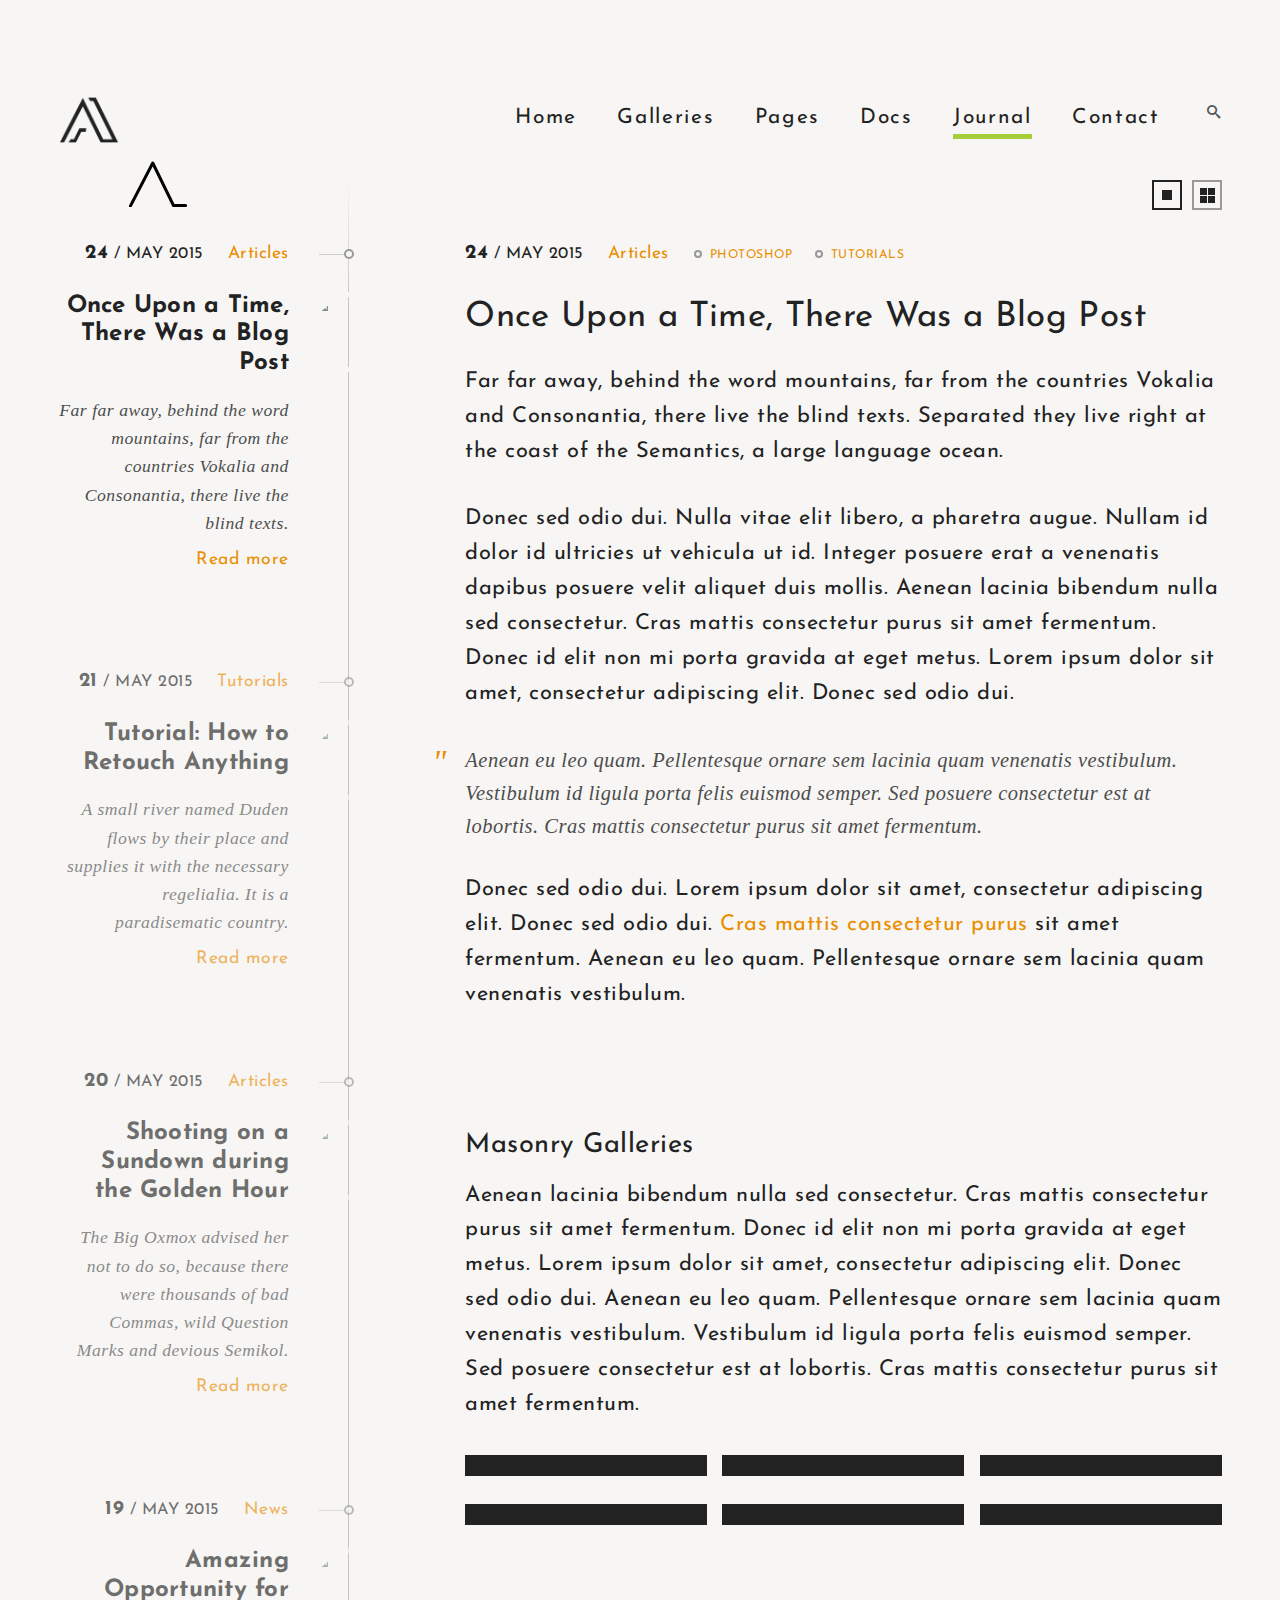
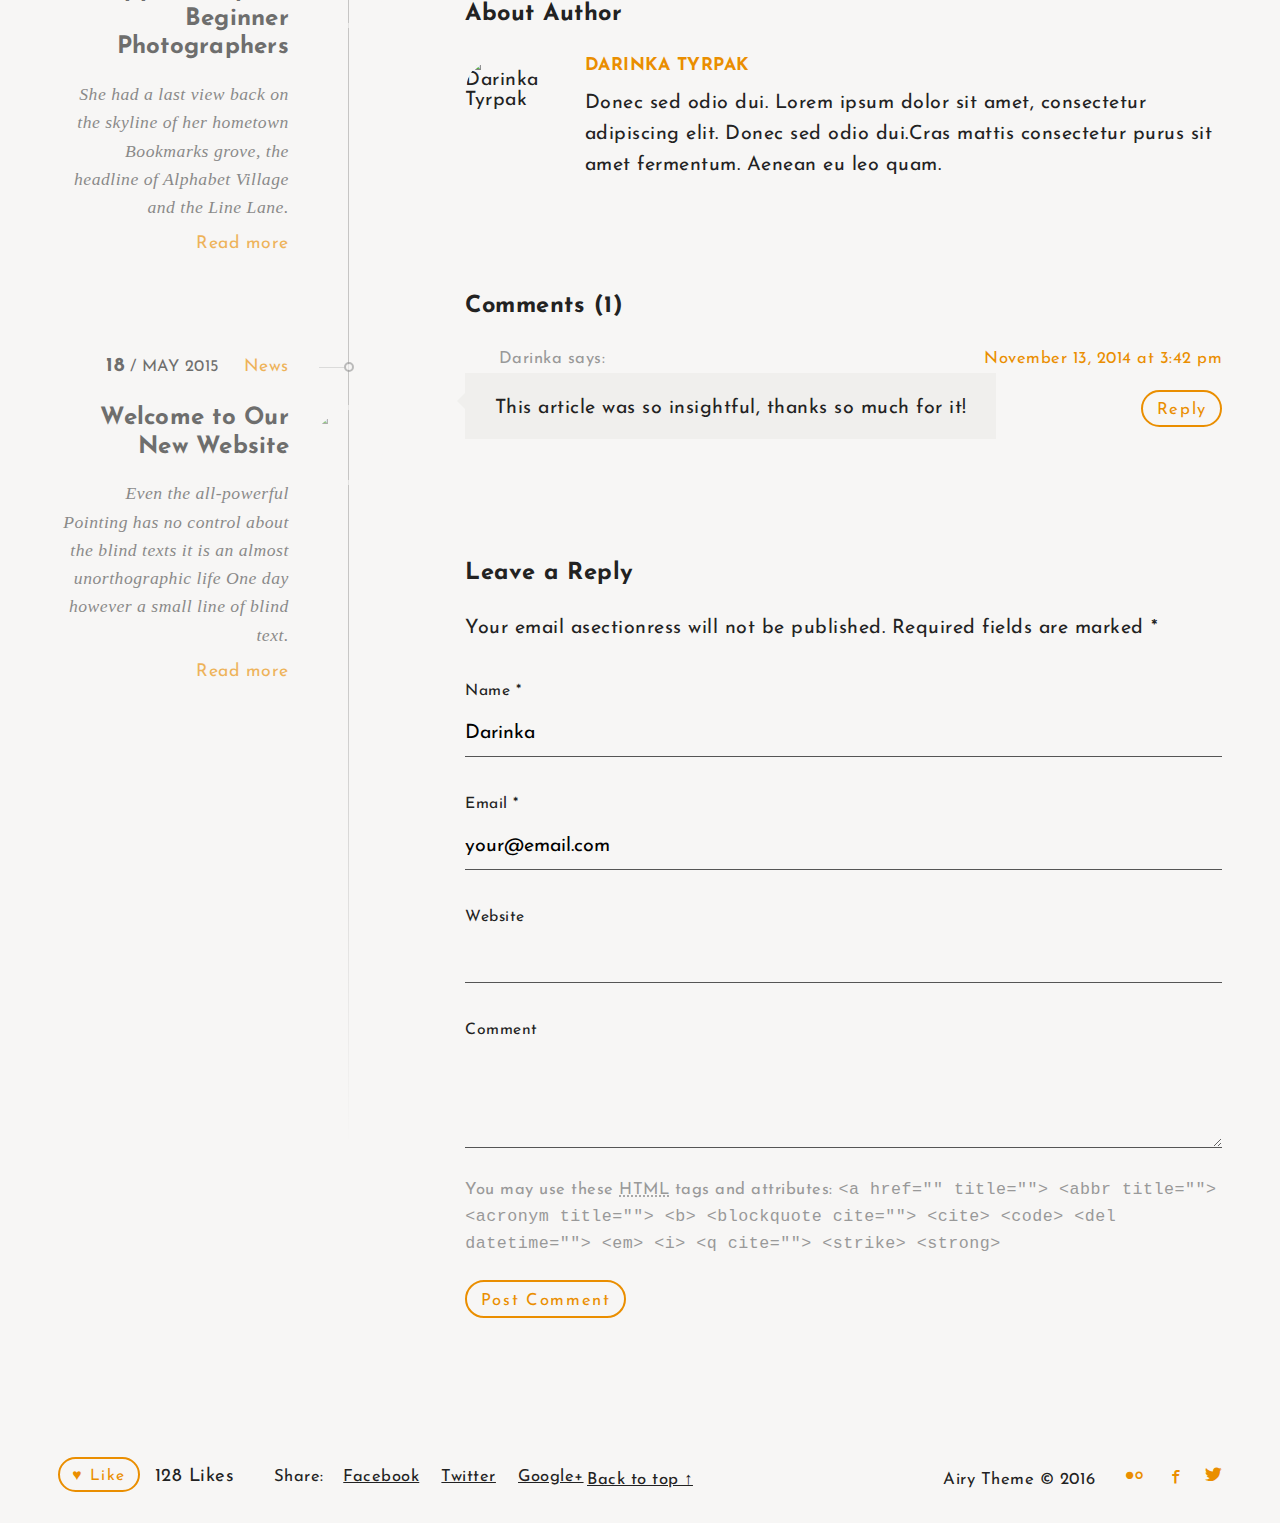
==== blog.html @ 618a254d "index" ====
<!DOCTYPE html>
<html lang="en">
<head>
	<meta charset="utf-8">
	
	<link rel="Shortcut Icon" type="image/ico" href="imgs/favicon.ico" />
	<meta name="viewport" content="width=device-width, initial-scale=1" />
  
	<title>Airy Photography Theme</title>
  
	<!-- CSS _____________________________________________-->
	<link href='http://fonts.googleapis.com/css?family=Josefin+Sans:400,600&subset=latin,latin-ext' rel='stylesheet' type='text/css'>

	<link rel="stylesheet" href="css/icomoon.css" media="screen" />
	<link rel="stylesheet" href="css/magnificpopup.css" media="screen" />
	<link rel="stylesheet" href="css/columns.min.css" media="screen" />
	<link rel="stylesheet" href="style.css" media="screen" />  

	<!-- Fixing Internet Explorer ______________________________________-->
	<!--[if lt IE 9]>
		<script src="http://html5shiv.googlecode.com/svn/trunk/html5.js"></script>
		<link rel="stylesheet" href="css/ie.css" />
	<![endif]-->

</head>
<body class="blog post">

	<!-- Loader _______________________________-->
	<div class="loadreveal"></div>
	<div id="loadscreen"><div id="loader"><span></span></div></div>

	<!-- HEADER _____________________________________________-->
	<header role="banner" id="header">
			
		<div class="wrapper">

			<!-- Logo __-->
			<h1 id="logo">
				<a href="index.html" rel="home" id="logo-svg-animated"> 
					<img src="imgs/logo.png" alt="logo" />
				</a>
			</h1>
		
			<!-- Main menu __-->
			<nav id="mainmenu" role="navigation">
			
				<div id="menu-burger"><i class="icon-menu"></i></div>
				<div id="searchicon">
					<i class="icon-search"></i>
					<form action="/" method="get" id="searchbar">
						<fieldset>
							<input type="text" name="s" id="searchbar-input" value="" />
							<button type="submit" id="searchbar-submit"></button>
						</fieldset>
					</form>				
				</div>
				<div id="menu">
					<ul>
						<li class=""><a href="index.html">Home</a>
							<ul class="sub-menu">
								<li><a href="index.html">Fullscreen Image</a></li>
								<li><a href="gallery-fullscreen.html">Fullscreen Gallery</a></li>
								<li><a href="gallery-fullscreen-kenburns.html">Fullscreen KenBurns</a></li>
								<li><a href="gallery-fullscreen-video.html">Fullscreen Video</a></li>
							</ul>
						</li>
						<li class="menu-item-has-children"><a href="#">Galleries</a>
							<ul class="sub-menu">
								<li><a href="gallery-masonry.html">Masonry Grid Gallery</a></li>
								<li><a href="gallery-horizontal.html">Horizontal Gallery</a></li>
								<li><a href="gallery-vertical.html">Vertical Gallery</a></li>
								<li><a href="gallery-fullscreen.html">Fullscreen Gallery</a></li>
								<li><a href="before-after.html">Before &amp; After</a></li>
								<li><a href="photo-story.html">Photo Story</a></li>
								<li><a href="password-protected.html">Password Protected</a></li>
								<li><a href="gallery-archive.html">Gallery Albums</a></li>
							</ul>
						</li>
						<li class="menu-item-has-children"><a href="#">Pages</a>
							<ul class="sub-menu">
								<li><a href="about.html">About</a></li>
								<li><a href="pricing.html">Pricing</a></li>
								<li><a href="elements.html">Typography & Elements</a></li>
								<li><a href="404.html">404 Page</a></li>
							</ul>
						</li>
						<li><a href="docs.html">Docs</a></li>
						<li class="current_page_parent menu-item-has-children"><a href="blog.html">Journal</a>
						</li>
						<li><a href="contact.html">Contact</a></li>
					</ul>
				</div>
			</nav>
		</div> <!-- END .wrapper -->
		
	</header>

	
	
	<!-- MAIN CONTENT SECTION  _____________________________________________-->
	<section id="content" role="main">

		<!--<div class="featured-image-header">
			<div id="">
				<img src="imgs/photography/fullscreen01.jpg"alt="" />
			</div>
		</div>-->

		<div class="wrapper">
	
			<!-- Grid buttons ___-->
			<nav id="grid-changer">
				<ul>
					<li class="col-3"><a href="javascript:void(0)" class="active">
						<svg xmlns="http://www.w3.org/2000/svg" width="30" height="30" viewBox="0 0 30 30">
							<rect width="10" height="10" x="8"   y="8" />
						</svg>
					</a></li>
					<li class="col-5"><a href="javascript:void(0)">
						<svg xmlns="http://www.w3.org/2000/svg" width="30" height="30" viewBox="0 0 30 30">
							<rect width="7" height="7" x="6"   y="6" />
							<rect width="7" height="7" x="14" y="6" />
							<rect width="7" height="7" x="6" y="14" />
							<rect width="7" height="7" x="14" y="14" />
						</svg>
					</a></li>
				</ul>
			</nav>

			<div id="blog-timeline">
				<!-- All Blog Posts ___-->
				<article class="active">
					<div class="featured-image">
						<a href="#"><img src="imgs/photography/landscape03-600x400.jpg" alt="" /></a>
					</div>
					<div class="entry-meta">
						<div class="entry-date">
							<strong>24</strong> / May 2015</time>
						</div>
						<div class="entry-category">
							<a href="#" rel="category tag">Articles</a>	
						</div>
					</div>
					<h2>Once Upon a Time, There Was a Blog Post</h2>
					<div class="entry-summary">
						<p>Far far away, behind the word mountains, far from the countries Vokalia and Consonantia, there live the blind texts.</p>
						<p><a href="#">Read more</a></p>
					</div>
				</article>

				<article>
					<div class="featured-image">
						<a href="#"><img src="imgs/photography/landscape02-600x400.jpg" alt="" /></a>
					</div>
					<div class="entry-meta">
						<div class="entry-date">
							<strong>21</strong> / May 2015</time>
						</div>
						<div class="entry-category">
							<a href="#" rel="category tag">Tutorials</a>	
						</div>
					</div>
					<h2>Tutorial: How to Retouch Anything</h2>
					<div class="entry-summary">
						<p>A small river named Duden flows by their place and supplies it with the necessary regelialia. It is a paradisematic country.</p>
						<p><a href="#">Read more</a></p>
					</div>
				</article>

				<article>
					<div class="featured-image">
						<a href="#"><img src="imgs/photography/landscape04-600x400.jpg" alt="" /></a>
					</div>
					<div class="entry-meta">
						<div class="entry-date">
							<strong>20</strong> / May 2015</time>
						</div>
						<div class="entry-category">
							<a href="#" rel="category tag">Articles</a>	
						</div>
					</div>
					<h2>Shooting on a Sundown during the Golden Hour</h2>
					<div class="entry-summary">
						<p>The Big Oxmox advised her not to do so, because there were thousands of bad Commas, wild Question Marks and devious Semikol.</p>
						<p><a href="#">Read more</a></p>
					</div>
				</article>

				<article>
					<div class="featured-image">
						<a href="#"><img src="imgs/photography/landscape09-600x400.jpg" alt="" /></a>
					</div>
					<div class="entry-meta">
						<div class="entry-date">
							<strong>19</strong> / May 2015</time>
						</div>
						<div class="entry-category">
							<a href="#" rel="category tag">News</a>	
						</div>
					</div>
					<h2>Amazing Opportunity for Beginner Photographers</h2>
					<div class="entry-summary">
						<p>She had a last view back on the skyline of her hometown Bookmarks grove, the headline of Alphabet Village and the Line Lane.</p>
						<p><a href="#">Read more</a></p>
					</div>
				</article>

				<article>
					<div class="featured-image">
						<a href="#"><img src="imgs/photography/landscape07-600x400.jpg" alt="" /></a>
					</div>
					<div class="entry-meta">
						<div class="entry-date">
							<strong>18</strong> / May 2015</time>
						</div>
						<div class="entry-category">
							<a href="#" rel="category tag">News</a>	
						</div>
					</div>
					<h2>Welcome to Our New Website</h2>
					<div class="entry-summary">
						<p>Even the all-powerful Pointing has no control about the blind texts it is an almost unorthographic life One day however a small line of blind text.</p>
						<p><a href="#">Read more</a></p>
					</div>
				</article>
			</div><!-- END #blog-timeline -->

			
			<!-- Shown Blog Post ___-->
			<div id="blog-post">
				<article class="entry post">
					<!-- Post meta ___-->
					<div class="entry-meta">
						<div class="entry-date">
							<strong>24</strong> / May 2015</time>
						</div>
						<div class="entry-category">
							<a href="#" rel="category tag">Articles</a>	
						</div>
						<div class="entry-tags">
					 		<a href="#" rel="tag">Photoshop</a> <a href="#" rel="tag">Tutorials</a> 			
						</div>
					</div>
				
					<div class="entry-content">
						<!-- Heading ___-->
						<h2>Once Upon a Time, There Was a Blog Post</h2>

						<!-- WYSIWYG content of post ___-->
						<p>Far far away, behind the word mountains, far from the countries Vokalia and Consonantia, there live the blind texts. Separated they live right at the coast of the Semantics, a large language ocean.</p>
						<p>Donec sed odio dui. Nulla vitae elit libero, a pharetra augue. Nullam id dolor id ultricies ut vehicula ut id. Integer posuere erat a venenatis dapibus posuere velit aliquet duis mollis. Aenean lacinia bibendum nulla sed consectetur. Cras mattis consectetur purus sit amet fermentum. Donec id elit non mi porta gravida at eget metus. Lorem ipsum dolor sit amet, consectetur adipiscing elit. Donec sed odio dui.</p>
						<blockquote><p class="serif"><em>Aenean eu leo quam. Pellentesque ornare sem lacinia quam venenatis vestibulum. Vestibulum id ligula porta felis euismod semper. Sed posuere consectetur est at lobortis. Cras mattis consectetur purus sit amet fermentum.</em></p></blockquote>
						<p>Donec sed odio dui. Lorem ipsum dolor sit amet, consectetur adipiscing elit. Donec sed odio dui. <a href="#">Cras mattis consectetur purus</a> sit amet fermentum. Aenean eu leo quam. Pellentesque ornare sem lacinia quam venenatis vestibulum.</p>
						<p><a href="#"><img class="alignnone size-full wp-image-86" src="imgs/photography/fullscreen09.jpg" alt="" /></a></p>
						<h3>Masonry Galleries</h3>
						<p>Aenean lacinia bibendum nulla sed consectetur. Cras mattis consectetur purus sit amet fermentum. Donec id elit non mi porta gravida at eget metus. Lorem ipsum dolor sit amet, consectetur adipiscing elit. Donec sed odio dui. Aenean eu leo quam. Pellentesque ornare sem lacinia quam venenatis vestibulum. Vestibulum id ligula porta felis euismod semper. Sed posuere consectetur est at lobortis. Cras mattis consectetur purus sit amet fermentum.</p>
						<div class="gallery masonry-gallery no-margin">
							<figure class="gallery-item">
								<header class='gallery-icon'>
									<a href="imgs/photography/landscape13-600x400.jpg" class="popup"><img src="imgs/photography/landscape13-600x400.jpg"alt="" /></a>
								</header>	
								<figcaption class='gallery-caption'>
									<div class="entry-summary">
										<h3>Caption of This Beauty</h3>
										<p>Description of an image</p>
									</div>
								</figcaption>
							</figure>
				
							<figure class="gallery-item">
								<header class='gallery-icon popup'>
									<a href="imgs/photography/landscape14-600x400.jpg" class="popup"><img src="imgs/photography/landscape14-600x400.jpg"alt="" /></a>
								</header>
								<figcaption class='gallery-caption'>
									<div class="entry-summary">
										<h3>Caption of This Beauty</h3>
										<p>Description of an image</p>
									</div>
								</figcaption>
							</figure>	

							<figure class="gallery-item">
								<header class='gallery-icon popup'>
									<a href="imgs/photography/landscape15-600x400.jpg" class="popup"><img src="imgs/photography/landscape15-600x400.jpg"alt="" /></a>
								</header>	
								<figcaption class='gallery-caption'>
									<div class="entry-summary">
										<h3>Caption of This Beauty</h3>
										<p>Description of an image</p>
									</div>
								</figcaption>
							</figure>
						
							<figure class="gallery-item">
								<header class='gallery-icon'>
									<a href="imgs/photography/landscape11-600x400.jpg" class="popup"><img src="imgs/photography/landscape11-600x400.jpg"alt="" /></a>
								</header>	
								<figcaption class='gallery-caption'>
									<div class="entry-summary">
										<h3>Caption of This Beauty</h3>
										<p>Description of an image</p>
									</div>
								</figcaption>
							</figure>
				
							<figure class="gallery-item">
								<header class='gallery-icon popup'>
									<a href="imgs/photography/landscape12-600x400.jpg" class="popup"><img src="imgs/photography/landscape12-600x400.jpg"alt="" /></a>
								</header>
								<figcaption class='gallery-caption'>
									<div class="entry-summary">
										<h3>Caption of This Beauty</h3>
										<p>Description of an image</p>
									</div>
								</figcaption>
							</figure>	

							<figure class="gallery-item">
								<header class='gallery-icon popup'>
									<a href="imgs/photography/landscape09-600x400.jpg" class="popup"><img src="imgs/photography/landscape09-600x400.jpg"alt="" /></a>
								</header>	
								<figcaption class='gallery-caption'>
									<div class="entry-summary">
										<h3>Caption of This Beauty</h3>
										<p>Description of an image</p>
									</div>
								</figcaption>
							</figure>
						</div>
						<!-- END of WYSIWYG content__-->
					</div>

					<!-- Post footer (author, comments, comment form) ___-->
					<div class="entry-footer">
						<h3>About Author</h3>
						<div class="entry-author">
							<img alt='Darinka Tyrpak' src='http://1.gravatar.com/avatar/d6a85ce9d5191e13cd4610b32c09ae88?s=120&amp;d=http%3A%2F%2F1.gravatar.com%2Favatar%2Fad516503a11cd5ca435acc9bb6523536%3Fs%3D60&amp;r=G' class='avatar avatar-120 photo' height='120' wiheaderh='120' itemprop="image" />
							<h4 itemprop="name"><a href="#">Darinka Tyrpak</a></h4>
						 	<p> Donec sed odio dui. Lorem ipsum dolor sit amet, consectetur adipiscing elit. Donec sed odio dui.Cras mattis consectetur purus sit amet fermentum. Aenean eu leo quam. </p>
						</div>
							

						<!-- Comments ___-->				
						<div id="comments">
							<h3 id="comments-number">Comments (1)</h3>

							<ol class="comment-list">
								<li id="comment-42" class="comment even thread-even depth-1">
									<article id="div-comment-42" class="comment-body">
										<footer class="comment-meta">
											<div class="comment-author vcard">
												<img alt='' src='http://1.gravatar.com/avatar/d6a85ce9d5191e13cd4610b32c09ae88?s=80&amp;d=http%3A%2F%2F1.gravatar.com%2Favatar%2Fad516503a11cd5ca435acc9bb6523536%3Fs%3D80&amp;r=G' class='avatar avatar-80 photo' height='80' wiheaderh='80' itemprop="image" />							<b class="fn">Darinka</b> <span class="says">says:</span>					
											</div><!-- .comment-author -->

											<div class="comment-metadata">
												<a href="#">
													<time datetime="2014-11-13T15:42:42+00:00">
														November 13, 2014 at 3:42 pm							</time>
												</a>
											</div><!-- .comment-metadata -->
										</footer><!-- .comment-meta -->

										<div class="comment-content">
											<p>This article was so insightful, thanks so much for it!</p>
										</div><!-- .comment-content -->

										<div class="reply">
											<a itemprop="replyToUrl"class='comment-reply-link button' href='/photoshoot-tutorial-how-to-create-illusions/?replytocom=42#respond' onclick='return asectionComment.moveForm("div-comment-42", "42", "respond", "372")'>Reply</a>				
										</div><!-- .reply -->
									</article><!-- .comment-body -->
								</li><!-- #comment-## -->
							</ol><!-- .comment-list -->
	

							<div id="respond" class="comment-respond">
								<h3 id="reply-title" class="comment-reply-title">Leave a Reply <small><a rel="nofollow" id="cancel-comment-reply-link" href="/photoshoot-tutorial-how-to-create-illusions/#respond" style="display:none;">Cancel reply</a></small></h3>
								<form action="#" method="post" id="commentform" class="comment-form" novalidate>
									<p class="comment-notes">Your email asectionress will not be published. Required fields are marked <span class="required">*</span></p>							
									<p class="comment-form-author"><label for="author">Name <span class="required">*</span></label> <input id="author" name="author" type="text" value="Darinka" size="30" aria-required='true' /></p>
									<p class="comment-form-email"><label for="email">Email <span class="required">*</span></label> <input id="email" name="email" type="email" value="your@email.com" size="30" aria-required='true' /></p>
									<p class="comment-form-url"><label for="url">Website</label> <input id="url" name="url" type="url" value="" size="30" /></p>
									<p class="comment-form-comment"><label for="comment">Comment</label> <textarea id="comment" name="comment" cols="45" rows="8" aria-required="true"></textarea></p>						
									<p class="form-allowed-tags">You may use these <abbr title="HyperText Markup Language">HTML</abbr> tags and attributes:  <code>&lt;a href=&quot;&quot; title=&quot;&quot;&gt; &lt;abbr title=&quot;&quot;&gt; &lt;acronym title=&quot;&quot;&gt; &lt;b&gt; &lt;blockquote cite=&quot;&quot;&gt; &lt;cite&gt; &lt;code&gt; &lt;del datetime=&quot;&quot;&gt; &lt;em&gt; &lt;i&gt; &lt;q cite=&quot;&quot;&gt; &lt;strike&gt; &lt;strong&gt; </code></p>						
									<p class="form-submit">
										<input name="submit" type="submit" id="submit" value="Post Comment" />
										<input type='hidden' name='comment_post_ID' value='372' id='comment_post_ID' />
										<input type='hidden' name='comment_parent' id='comment_parent' value='0' />
									</p>
								</form>
							</div><!-- #respond -->
		
						</div><!-- #comments -->	
			
					</section>
				</article>
			</div><!-- END #blog-post -->
			
			
		</div><!-- END .wrapper -->
		
	</section>


	<footer id="footer" role="contentinfo">
		<div class="entry-social">
			<p><a href="javascript:void(0)" class="button" id="votelikebutton">&hearts; Like</a>  128 Likes <span class="sharers">Share: &nbsp;<a href="#">Facebook</a> <a href="#">Twitter</a> <a href="#">Google+</a></span></p>
		</div>
		<p class="back-to-top"><a href="#header">Back to top ↑</a></p>
		<p class="copyright">Airy Theme &copy; 2016</p>
		<ul class="social-icons">
			<li><a href="#" target="_blank" title="Flickr"><i class="icon-flickr"></i></a></li>
			<li><a href="#" target="_blank" title="Facebook"><i class="icon-facebook"></i></a></li>
			<li><a href="#" target="_blank" title="Twitter"><i class="icon-twitter"></i></a></li>								
		</ul>	
	</footer>

<!-- Javascripts ______________________________________-->
<script src="js/jquery.min.js"></script> 
<script src="js/retina.min.js"></script> 
<!-- include Masonry -->
<script src="js/isotope.pkgd.min.js"></script> 
<!-- include image popups -->
<script src="js/jquery.magnific-popup.min.js"></script> 
<!-- include svg line drawing plugin -->
<script src="js/jquery.lazylinepainter.min.js"></script>
<!-- include custom script -->
<script src="js/scripts.js"></script>

</body>
</html>
---- css/icomoon.css ----
@font-face {
	font-family: 'icomoon';
	src:url('fonts/icomoon.eot?-cr6w4i');
	src:url('fonts/icomoon.eot?#iefix-cr6w4i') format('embedded-opentype'),
		url('fonts/icomoon.woff?-cr6w4i') format('woff'),
		url('fonts/icomoon.ttf?-cr6w4i') format('truetype'),
		url('fonts/icomoon.svg?-cr6w4i#icomoon') format('svg');
	font-weight: normal;
	font-style: normal;
}

[class^="icon-"], [class*=" icon-"] {
	font-family: 'icomoon';
	speak: none;
	font-style: normal;
	font-weight: normal;
	font-variant: normal;
	text-transform: none;
	line-height: 1;
	
	/* Enable Ligatures ================ */
	-webkit-font-feature-settings: "liga";
	-moz-font-feature-settings: "liga=1";
	-moz-font-feature-settings: "liga";
	-ms-font-feature-settings: "liga" 1;
	-o-font-feature-settings: "liga";
	font-feature-settings: "liga";

	/* Better Font Rendering =========== */
	-webkit-font-smoothing: antialiased;
	-moz-osx-font-smoothing: grayscale;
}

.icon-calendar:before {
	content: "\e602";
}

.icon-phone:before {
	content: "\e603";
}

.icon-monitor:before {
	content: "\e604";
}

.icon-camera:before {
	content: "\e605";
}

.icon-film:before {
	content: "\e606";
}

.icon-microphone:before {
	content: "\e607";
}

.icon-checkmark3:before {
	content: "\e608";
}

.icon-cog:before {
	content: "\e609";
}

.icon-pictures:before {
	content: "\e60a";
}

.icon-time:before {
	content: "\e60b";
}

.icon-checkmark2:before {
	content: "\e615";
}

.icon-chart:before {
	content: "\e60c";
}

.icon-location:before {
	content: "\e60d";
}

.icon-lab:before {
	content: "\e600";
}

.icon-mouse:before {
	content: "\e60e";
}

.icon-medal:before {
	content: "\e60f";
}

.icon-locked:before {
	content: "\e610";
}

.icon-lamp2:before {
	content: "\e613";
}

.icon-lamp:before {
	content: "\e601";
}

.icon-diamond:before {
	content: "\e611";
}

.icon-equalizer:before {
	content: "\e614";
}

.icon-clipboard:before {
	content: "\e612";
}

.icon-cart:before {
	content: "\e93a";
}

.icon-bubble:before {
	content: "\e96e";
}

.icon-search:before {
	content: "\e986";
}

.icon-menu:before {
	content: "\e9bd";
}

.icon-checkmark:before {
	content: "\ea10";
}

.icon-google-plus:before {
	content: "\ea88";
}

.icon-facebook:before {
	content: "\ea8c";
}

.icon-instagram:before {
	content: "\ea90";
}

.icon-twitter:before {
	content: "\ea91";
}

.icon-feed:before {
	content: "\ea94";
}

.icon-youtube:before {
	content: "\ea99";
}

.icon-vimeo:before {
	content: "\ea9c";
}

.icon-flickr:before {
	content: "\eaa1";
}

.icon-picassa:before {
	content: "\eaa4";
}

.icon-dribbble:before {
	content: "\eaa6";
}

.icon-github:before {
	content: "\eab5";
}

.icon-tumblr:before {
	content: "\eabb";
}

.icon-skype:before {
	content: "\eac6";
}

.icon-linkedin:before {
	content: "\eac9";
}

.icon-pinterest:before {
	content: "\ead0";
}
---- css/magnificpopup.css ----
/* Magnific Popup CSS */
.mfp-bg {
  top: 0;
  left: 0;
  width: 100%;
  height: 100%;
  z-index: 1042;
  overflow: hidden;
  position: fixed;
  background: #0b0b0b;
  opacity: 0.8;
  filter: alpha(opacity=80); }

.mfp-wrap {
  top: 0;
  left: 0;
  width: 100%;
  height: 100%;
  z-index: 1043;
  position: fixed;
  outline: none !important;
  -webkit-backface-visibility: hidden; }

.mfp-container {
  text-align: center;
  position: absolute;
  width: 100%;
  height: 100%;
  left: 0;
  top: 0;
  padding: 0 8px;
  -webkit-box-sizing: border-box;
  -moz-box-sizing: border-box;
  box-sizing: border-box; }

.mfp-container:before {
  content: '';
  display: inline-block;
  height: 100%;
  vertical-align: middle; }

.mfp-align-top .mfp-container:before {
  display: none; }

.mfp-content {
  position: relative;
  display: inline-block;
  vertical-align: middle;
  margin: 0 auto;
  text-align: left;
  z-index: 1045; }

.mfp-inline-holder .mfp-content, .mfp-ajax-holder .mfp-content {
  width: 100%;
  cursor: auto; }

.mfp-ajax-cur {
  cursor: progress; }

.mfp-zoom-out-cur, .mfp-zoom-out-cur .mfp-image-holder .mfp-close {
  cursor: -moz-zoom-out;
  cursor: -webkit-zoom-out;
  cursor: zoom-out; }

.mfp-zoom {
  cursor: pointer;
  cursor: -webkit-zoom-in;
  cursor: -moz-zoom-in;
  cursor: zoom-in; }

.mfp-auto-cursor .mfp-content {
  cursor: auto; }

.mfp-close, .mfp-arrow, .mfp-preloader, .mfp-counter {
  -webkit-user-select: none;
  -moz-user-select: none;
  user-select: none; }

.mfp-loading.mfp-figure {
  display: none; }

.mfp-hide {
  display: none !important; }

.mfp-preloader {
  color: #cccccc;
  position: absolute;
  top: 50%;
  width: auto;
  text-align: center;
  margin-top: -0.8em;
  left: 8px;
  right: 8px;
  z-index: 1044; }
  .mfp-preloader a {
    color: #cccccc; }
    .mfp-preloader a:hover {
      color: white; }

.mfp-s-ready .mfp-preloader {
  display: none; }

.mfp-s-error .mfp-content {
  display: none; }

button.mfp-close, button.mfp-arrow {
  overflow: visible;
  cursor: pointer;
  background: transparent;
  border: 0;
  -webkit-appearance: none;
  display: block;
  outline: none;
  padding: 0;
  z-index: 1046;
  -webkit-box-shadow: none;
  box-shadow: none; }
button::-moz-focus-inner {
  padding: 0;
  border: 0; }

.mfp-close {
  width: 44px;
  height: 44px;
  line-height: 44px;
  position: absolute;
  right: 0;
  top: 0;
  text-decoration: none;
  text-align: center;
  opacity: 0.65;
  filter: alpha(opacity=65);
  padding: 0 0 18px 10px;
  color: white;
  font-style: normal;
  font-size: 28px;
  font-family: Arial, Baskerville, monospace; }
  .mfp-close:hover, .mfp-close:focus {
    opacity: 1;
    filter: alpha(opacity=100); }
  .mfp-close:active {
    top: 1px; }

.mfp-close-btn-in .mfp-close {
  color: #333333; }

.mfp-image-holder .mfp-close, .mfp-iframe-holder .mfp-close {
  color: white;
  right: -6px;
  text-align: right;
  padding-right: 6px;
  width: 100%; }

.mfp-counter {
  position: absolute;
  top: 0;
  right: 0;
  color: #cccccc;
  font-size: 12px;
  line-height: 18px; }

.mfp-arrow {
  position: absolute;
  opacity: 0.65;
  filter: alpha(opacity=65);
  margin: 0;
  top: 50%;
  margin-top: -55px;
  padding: 0;
  width: 90px;
  height: 110px;
  -webkit-tap-highlight-color: rgba(0, 0, 0, 0); }
  .mfp-arrow:active {
    margin-top: -54px; }
  .mfp-arrow:hover, .mfp-arrow:focus {
    opacity: 1;
    filter: alpha(opacity=100); }
  .mfp-arrow:before, .mfp-arrow:after, .mfp-arrow .mfp-b, .mfp-arrow .mfp-a {
    content: '';
    display: block;
    width: 0;
    height: 0;
    position: absolute;
    left: 0;
    top: 0;
    margin-top: 35px;
    margin-left: 35px;
    border: medium inset transparent; }
  .mfp-arrow:after, .mfp-arrow .mfp-a {
    border-top-width: 13px;
    border-bottom-width: 13px;
    top: 8px; }
  .mfp-arrow:before, .mfp-arrow .mfp-b {
    border-top-width: 21px;
    border-bottom-width: 21px;
    opacity: 0.7; }

.mfp-arrow-left {
  left: 0; }
  .mfp-arrow-left:after, .mfp-arrow-left .mfp-a {
    border-right: 17px solid white;
    margin-left: 31px; }
  .mfp-arrow-left:before, .mfp-arrow-left .mfp-b {
    margin-left: 25px;
    border-right: 27px solid #3f3f3f; }

.mfp-arrow-right {
  right: 0; }
  .mfp-arrow-right:after, .mfp-arrow-right .mfp-a {
    border-left: 17px solid white;
    margin-left: 39px; }
  .mfp-arrow-right:before, .mfp-arrow-right .mfp-b {
    border-left: 27px solid #3f3f3f; }

.mfp-iframe-holder {
  padding-top: 40px;
  padding-bottom: 40px; }
  .mfp-iframe-holder .mfp-content {
    line-height: 0;
    width: 100%;
    max-width: 900px; }
  .mfp-iframe-holder .mfp-close {
    top: -40px; }

.mfp-iframe-scaler {
  width: 100%;
  height: 0;
  overflow: hidden;
  padding-top: 56.25%; }
  .mfp-iframe-scaler iframe {
    position: absolute;
    display: block;
    top: 0;
    left: 0;
    width: 100%;
    height: 100%;
    box-shadow: 0 0 8px rgba(0, 0, 0, 0.6);
    background: black; }

/* Main image in popup */
img.mfp-img {
  width: auto;
  max-width: 100%;
  height: auto;
  display: block;
  line-height: 0;
  -webkit-box-sizing: border-box;
  -moz-box-sizing: border-box;
  box-sizing: border-box;
  padding: 40px 0 40px;
  margin: 0 auto; }

/* The shadow behind the image */
.mfp-figure {
  line-height: 0; }
  .mfp-figure:after {
    content: '';
    position: absolute;
    left: 0;
    top: 40px;
    bottom: 40px;
    display: block;
    right: 0;
    width: auto;
    height: auto;
    z-index: -1;
    box-shadow: 0 0 8px rgba(0, 0, 0, 0.6);
    background: #444444; }
  .mfp-figure small {
    color: #bdbdbd;
    display: block;
    font-size: 12px;
    line-height: 14px; }
  .mfp-figure figure {
    margin: 0; }

.mfp-bottom-bar {
  margin-top: -36px;
  position: absolute;
  top: 100%;
  left: 0;
  width: 100%;
  cursor: auto; }

.mfp-title {
  text-align: left;
  line-height: 18px;
  color: #f3f3f3;
  word-wrap: break-word;
  padding-right: 36px; }

.mfp-image-holder .mfp-content {
  max-width: 100%; }

.mfp-gallery .mfp-image-holder .mfp-figure {
  cursor: pointer; }

@media screen and (max-width: 800px) and (orientation: landscape), screen and (max-height: 300px) {
  /**
       * Remove all paddings around the image on small screen
       */
  .mfp-img-mobile .mfp-image-holder {
    padding-left: 0;
    padding-right: 0; }
  .mfp-img-mobile img.mfp-img {
    padding: 0; }
  .mfp-img-mobile .mfp-figure:after {
    top: 0;
    bottom: 0; }
  .mfp-img-mobile .mfp-figure small {
    display: inline;
    margin-left: 5px; }
  .mfp-img-mobile .mfp-bottom-bar {
    background: rgba(0, 0, 0, 0.6);
    bottom: 0;
    margin: 0;
    top: auto;
    padding: 3px 5px;
    position: fixed;
    -webkit-box-sizing: border-box;
    -moz-box-sizing: border-box;
    box-sizing: border-box; }
    .mfp-img-mobile .mfp-bottom-bar:empty {
      padding: 0; }
  .mfp-img-mobile .mfp-counter {
    right: 5px;
    top: 3px; }
  .mfp-img-mobile .mfp-close {
    top: 0;
    right: 0;
    width: 35px;
    height: 35px;
    line-height: 35px;
    background: rgba(0, 0, 0, 0.6);
    position: fixed;
    text-align: center;
    padding: 0; } }

@media all and (max-width: 900px) {
  .mfp-arrow {
    -webkit-transform: scale(0.75);
    transform: scale(0.75); }
  .mfp-arrow-left {
    -webkit-transform-origin: 0;
    transform-origin: 0; }
  .mfp-arrow-right {
    -webkit-transform-origin: 100%;
    transform-origin: 100%; }
  .mfp-container {
    padding-left: 6px;
    padding-right: 6px; } }

.mfp-ie7 .mfp-img {
  padding: 0; }
.mfp-ie7 .mfp-bottom-bar {
  width: 600px;
  left: 50%;
  margin-left: -300px;
  margin-top: 5px;
  padding-bottom: 5px; }
.mfp-ie7 .mfp-container {
  padding: 0; }
.mfp-ie7 .mfp-content {
  padding-top: 44px; }
.mfp-ie7 .mfp-close {
  top: 0;
  right: 0;
  padding-top: 0; }
---- css/columns.min.css ----
.column-grid{clear:both}.column-grid:after{content:".";display:block;height:0;clear:both;visibility:hidden}.column-grid .column{float:left;margin-right:5%;margin-left:0}.column-grid .column-first{margin-left:0}.column-grid .column-last{float:right;margin-right:0;margin-left:0}.column-grid br,.column-grid p:empty{display:none}.column-grid .column br{display:block}.column-grid-2 .column-span-2{width:100%}.column-grid-2 .column-span-1{width:47.5%}.column-grid-2 .column-push-1{margin-left:52.5%}.column-grid-3 .column-span-3{width:100%}.column-grid-3 .column-span-2{width:65%}.column-grid-3 .column-span-1{width:30%}.column-grid-3 .column-push-2{margin-left:70%}.column-grid-3 .column-push-1{margin-left:35%}.column-grid-4 .column-span-4{width:100%}.column-grid-4 .column-span-3{width:73.75%}.column-grid-4 .column-span-2{width:47.5%}.column-grid-4 .column-span-1{width:21.25%}.column-grid-4 .column-push-3{margin-left:78.75%}.column-grid-4 .column-push-2{margin-left:52.5%}.column-grid-4 .column-push-1{margin-left:26.25%}.column-grid-5 .column-span-5{width:100%}.column-grid-5 .column-span-4{width:79%}.column-grid-5 .column-span-3{width:58%}.column-grid-5 .column-span-2{width:37%}.column-grid-5 .column-span-1{width:16%}.column-grid-5 .column-push-4{margin-left:84%}.column-grid-5 .column-push-3{margin-left:63%}.column-grid-5 .column-push-2{margin-left:42%}.column-grid-5 .column-push-1{margin-left:21%}.column-grid-12 .column-span-12{width:100%}.column-grid-12 .column-span-11{width:91.25%}.column-grid-12 .column-span-10{width:82.5%}.column-grid-12 .column-span-9 {width:73.75%}.column-grid-12 .column-span-8 {width:65%}.column-grid-12 .column-span-7 {width:56.25%}.column-grid-12 .column-span-6 {width:47.5%}.column-grid-12 .column-span-5 {width:38.75%}.column-grid-12 .column-span-4 {width:30%}.column-grid-12 .column-span-3 {width:21.25%}.column-grid-12 .column-span-2 {width:12.5%}.column-grid-12 .column-span-1 {width:3.75%}.column-grid-12 .column-push-11{margin-left:96.25%}.column-grid-12 .column-push-10{margin-left:87.5%}.column-grid-12 .column-push-9 {margin-left:78.75%}.column-grid-12 .column-push-8 {margin-left:69%}.column-grid-12 .column-push-7 {margin-left:61.25%}.column-grid-12 .column-push-6 {margin-left:52.5%}.column-grid-12 .column-push-5 {margin-left:43.75%}.column-grid-12 .column-push-4 {margin-left:35%}.column-grid-12 .column-push-3 {margin-left:26.25%}.column-grid-12 .column-push-2 {margin-left:17.5%}.column-grid-12 .column-push-1 {margin-left:8.75%}.rtl .column-grid .column{float:right;margin-left:5%;margin-right:0}.rtl .column-grid .column-first{margin-right:0}.rtl .column-grid .column-last{float:left;margin-right:0;margin-left:0}.rtl .column-grid-2 .column-push-1{margin-right:52.5%}.rtl .column-grid-3 .column-push-2{margin-right:70%}.rtl .column-grid-3 .column-push-1{margin-right:35%}.rtl .column-grid-4 .column-push-3{margin-right:78.75%}.rtl .column-grid-4 .column-push-2{margin-right:52.5%}.rtl .column-grid-4 .column-push-1{margin-right:26.25%}.rtl .column-grid-5 .column-push-4{margin-right:84%}.rtl .column-grid-5 .column-push-3{margin-right:63%}.rtl .column-grid-5 .column-push-2{margin-right:42%}.rtl .column-grid-5 .column-push-1{margin-right:21%}.rtl .column-grid-12 .column-push-11{margin-right:96.25%}.rtl .column-grid-12 .column-push-10{margin-right:87.5%}.rtl .column-grid-12 .column-push-9 {margin-right:78.75%}.rtl .column-grid-12 .column-push-8 {margin-right:69%}.rtl .column-grid-12 .column-push-7 {margin-right:61.25%}.rtl .column-grid-12 .column-push-6 {margin-right:52.5%}.rtl .column-grid-12 .column-push-5 {margin-right:43.75%}.rtl .column-grid-12 .column-push-4 {margin-right:35%}.rtl .column-grid-12 .column-push-3 {margin-right:26.25%}.rtl .column-grid-12 .column-push-2 {margin-right:17.5%}.rtl .column-grid-12 .column-push-1 {margin-right:8.75%}
---- style.css ----
@import url("editor-style.css");

/*
CONTENTS: 
	1. FORM ELEMENTS - inputs, selects, buttons, fields 
	2. BODY DEFAULTS, LAYOUTS - html, body
	3. MAIN WRAPPER - wrappers
	4. HEADER - header, logo, navigation
	5. CONTENT - inside content elements and classes (find more classes in editor-style.css)
	6. FOOTER - footer
	7. RESPONSIVNESS - media queries
	
*/

/* 1. FORM ELEMENTS
_____________________________________ */
input, textarea, select, input[type="submit"], input[type="button"], button, .button { font-family: 'Josefin Sans', sans-serif; vertical-align: middle; }
label { display: block; padding: 5px 0 5px 0; font-size: .8em; font-weight: normal; }
label.inline { display: inline-block; }

input[type=text], input[type=email], input[type=tel], input[type=url], input[type=search], input[type=password], input[type=number], input.input-text, textarea { outline: 0; background: transparent; width: 100%; padding: .7em 0; -webkit-appearance: none; -webkit-focus-ring-color: none; border: 0; border-bottom: 1px solid #555; font-weight: normal; font-size: 1em; }
select { outline: 0 !important; vertical-align: middle; background: #F7F6F5; width: 100%; font-size: 1em; border: 0; border-bottom: 1px solid #ddd; }
textarea { padding-top: .5em; height: 100px; }
input[type=text]:focus,  input[type=email]:focus,  input[type=tel]:focus,  input[type=password]:focus,  textarea:focus {  }
input[type=checkbox] { width: 15px; float: left; margin: 0 1em 0 0; position: relative; top: 10px; border: 1px solid #ddd; }
input[type=radio] { position: relative; bottom: 3px; }
input[type=number] { width: 40px; margin: 0 5px; }

input[type=submit], input[type=button], button, .button { display: inline-block; height: auto; padding: .65em .8em .35em .8em; font-weight: normal; font-size: .85em; line-height: 1; text-align: center; cursor: pointer; border: 2px solid; border-radius: 20px; background: transparent; margin: -2px .5em .5em 0; text-decoration: none !important; letter-spacing: 0.1em; color: #EA8E00; z-index: 2; overflow: hidden; position: relative; vertical-align: middle; outline: 0; 
-webkit-transition: all .4s ease; -moz-transition: all .4s ease; -ms-transition: all .4s ease; -o-transition: all .4s ease; transition: all .4s ease; }
input[type=submit]:hover, input[type=button]:hover, .button:hover, button:hover,
input[type=submit]:focus, input[type=button]:focus { color: #F7F6F5; background-color: #EA8E00; border: 2px solid transparent; }
input[type=submit]:active, input[type=button]:active { outline: 0; }
.button::after, button::after { content: ''; position: absolute; z-index: -1;  -webkit-transition: all .2s; -moz-transition: all .2s; transition: all .2s;
	width: 100%; height: 0; top: 50%; left: 50%; background: rgba(255,255,255,.3); opacity: 1;
	-webkit-transform: translateX(-50%) translateY(-50%) rotate(45deg);
	-moz-transform: translateX(-50%) translateY(-50%) rotate(45deg);
	-ms-transform: translateX(-50%) translateY(-50%) rotate(45deg);
	transform: translateX(-50%) translateY(-50%) rotate(45deg);
}
.button:hover::after, button:hover::after, .button:focus::after, button:focus::after { height: 260%; opacity: 0; }
.button:active::after, button:active::after { height: 300%; opacity: 1; }

form#searchbar { width: 100%; position: relative; }
form#searchbar #searchbar-submit { position: absolute; right: -12px; top: -2px; background: none; border: 0; font-size: 1.1em; color: black; box-shadow: none;padding: 0; }

.form-column { width: 46%; display: inline-block; margin: 0 3% 0 0; }
#contactform { width: 103%; }
#contactform #comments { width: 96%; margin: 0; padding: .5em; }
#contactform #submit { float: right; margin: 0 3% 0 0; }


/* 2. BODY DEFAULTS, LAYOUTS
_____________________________________ */
html { height: 100%; font-family: 'Josefin Sans', sans-serif; font-size: 65.5%; }
body { background: #F7F6F5; color: #222; font-size: 1.6em; letter-spacing: 0.03em; overflow-x: hidden; }

/* 3. MAIN WRAPPER
_____________________________________ */
.wrapper {  }
.wrapper::after { content: ""; display: block; clear: both; }

#content { width: 100%; position: relative; z-index: 3; font-size: 1.3em; }
#content::after { content: ""; display: block; clear: both; }

/* 4. HEADER
_____________________________________ */
#header { width: 100%; padding: 5em 4.5% 2em; z-index: 150; letter-spacing: 0.1em; }
#header::after { content: ""; display: block; clear: both; }

body.fullscreen #header { position: absolute; }

/* Loading effect */
#loadscreen { position: fixed; top: 0; width: 100%; height: 100%; z-index: 9999; }
#loader { position: absolute; width: 30%; height: 4px; left: 0; top: 0; bottom: 0; right: 0; margin: auto; background: #ccc; z-index: 400; }
#loader span { display: block; height: 100%; background: #EA8E00; 
    -webkit-animation: loadanim 3s linear;
    -moz-animation: loadanim 3s linear;
    -o-animation: loadanim 3s linear;
    animation: loadanim 3s linear;
}
@-webkit-keyframes loadanim { 0%   { width: 0px; } }
@-moz-keyframes loadanim {  0%   { width: 0px; } }
@-o-keyframes loadanim {  0%   { width: 0px; }}
@keyframes loadanim { 0%   { width: 0px; } }
.loadreveal { position: fixed; width: 100%; height: 100%; z-index: 300; top: 0; background: #F7F6F5;
	-webkit-transform: translate3d(0,0,0); transform: translate3d(0,0,0);
	-webkit-transition: -webkit-transform 0.4s;	transition: transform 0.4s;
	-webkit-transition-timing-function: cubic-bezier(0.7,0,0.3,1); transition-timing-function: cubic-bezier(0.7,0,0.3,1); }
.loadreveal.reveal { -webkit-transform: translate3d(0,-100%,0); transform: translate3d(0,-100%,0); }

/* Logo */
#logo { width: 20%; height: auto; float: left; margin: 0; font-weight: normal; position: absolute; z-index: 200; vertical-align: middle;  }
#logo a { color: #222; text-decoration: none; white-space: nowrap; display: block; }
/* #logo img { display: inline-block; vertical-align: bottom; margin: -100% .5em 0 0; position: relative; top: .5em; display: none; }
#logo svg path { fill: #222; }
#logo #logo-svg-animated svg path { stroke: #222; } */

/* Navigation */
#header nav { width: 75%; float: right; position: relative; top: 1em; z-index: 200; }
#header nav ul { float: right; text-align: right; margin: 0; padding: 0; }
#header nav ul li { display: inline-block; margin: 0 1em; }
#header nav ul li a { display: block; color: #222; font-size: 1.25em; padding: 0 0 1em 0; text-decoration: none; position: relative; z-index: 5; }
#header nav ul li a::after, #header nav ul li.current-menu-item > a::after, #header nav ul li.current-menu-parent > a::after, #header nav ul li.current_page_parent  > a::after { content: ""; display: block; border-bottom: 5px solid #A6CD3A; max-width: 100px; margin: 0 auto; z-index: -1; 
-webkit-transform-origin: 0 0; transform-origin: 0 0;
-webkit-transition: -webkit-transform 0.35s; transition: transform 0.35s; 
-webkit-transform: scale(1); transform: scale(1); }
#header nav ul li a::after { -webkit-transform: scale(0,1); transform: scale(0,1); }
#header nav ul li a:hover::after {  -webkit-transform: scale(1); transform: scale(1); }

#header nav ul.sub-menu { display: none; position: absolute; top: 0; left: auto; border-left: 1px solid #555; text-align: left; padding: 3.8em 0 0 0; margin: 0 0 0 -1em; z-index: 4; background: #F7F6F5; }
#header nav ul.sub-menu li { display: block; padding: 0; margin: 0; position: relative; }
#header nav ul.sub-menu li a { display: block; padding: .9em 1.3em .6em 1em; width: auto; line-height: 1.1; text-decoration: none; font-size: 1em; color: #222; letter-spacing: 0.08em;  position: relative;}
#header nav ul.sub-menu li a::before { content: ""; display: block; position: absolute; width: 100%; left: 0; top: 0; right: 0; bottom: 0; background: #A6CD3A; z-index: -1;
-webkit-transform: scale(0,1); transform: scale(0,1);
-webkit-transform-origin: 0 0; transform-origin: 0 0;
-webkit-transition: -webkit-transform 0.35s; transition: transform 0.35s; }
#header nav ul.sub-menu li a:hover::before {  -webkit-transform: scale(1); transform: scale(1); }
#header nav ul.sub-menu li a:hover { border-bottom-color: #EA8E00; color: #F7F6F5; text-decoration: none; }
#header nav ul.sub-menu li a::after { display: none; }
#header nav ul.sub-menu ul { position: static; margin: 0; z-index: 1000; }
#header nav ul.sub-menu ul li { border-radius: 0 !important; }
 
#header nav #menu-burger { display: none; float: right; position: relative; line-height: 36px; padding: 0 0 0 1.5em; z-index: 202; color: #555; vertical-align: middle; cursor: pointer; }
#header nav #menu-burger:hover { color: #222; }

#header nav #searchicon {  float: right; position: relative; padding: 0 0 0 1em; z-index: 202; }
#header nav #searchicon i { display: inline-block; font-size:.8em; color: #555; position: relative; cursor: pointer; z-index: 9; vertical-align: middle; padding: .4em 0 .2em 1em; } 
#header nav #searchicon:hover i { color: #222; } 
#header nav #searchicon form#searchbar { position: absolute; width: 0; right: 0; bottom: -1em; opacity: 0; }
#header nav form#searchbar #searchbar-submit { visibility: hidden; }
#header nav form#searchbar #searchbar-input {  }

/* 5. CONTENT
_____________________________________ */
body #content { position: relative; }
body #content > .wrapper { padding: 3em 4.5% 0; }

/* Layouts */
body.fullscreen { max-height: 100%; overflow-y: hidden; overflow-x: hidden; background: #222; }
body.fullscreen #content { height: 100vh; overflow: hidden; }
body.fullscreen #content > .wrapper { padding: 0; }
body.fullscreen article { margin: 0; }
body.fullscreen .featured-image-header { height: 100vh; }
body.fullscreen .featured-image-header h1 { visibility: hidden; }
body.fullscreen .featured-image-header img { top: 0; }
body.fullscreen #footer { position: absolute; bottom: 0; padding-bottom: 3.5em; right: 0; z-index: 3; color: white; }
/* Text on Dark Background (over images) */
body.fullscreen #logo a, body.fullscreen .gallery-caption a:hover { color: white; }
body.fullscreen #logo svg path { fill: white; }
body.fullscreen #logo #logo-svg-animated svg path { stroke: white; }
body.fullscreen #header nav ul li a, body.fullscreen #header nav #searchicon i { color: white; }
body.fullscreen #header nav ul.sub-menu { background: transparent; border-color: #F7F6F5; }
body.fullscreen #header nav #menu-burger { color: white;  }
body.fullscreen #header nav form#searchbar #searchbar-input { color: white; border-bottom-color: white; }
body.fullscreen ul.social-icons, body.fullscreen  #footer p { vertical-align: bottom; padding-bottom: 0; line-height: 1.1; }
body.fullscreen ul.social-icons li a  { color: white; }
body.fullscreen #footer p.back-to-top { display: none; }
body.fullscreen .position-absolute { color: white; z-index: 700; bottom: 10%; left: 0; width: 100%; padding: 0 4.5%; /*-webkit-transform: translateY(-50%);
-moz-transform: translateY(-50%); -ms-transform: translateY(-50%); transform: translateY(-50%);*/ -webkit-transition: -webkit-transform 0.5s; transition: transform 0.5s; }

#gmap img { max-width: 9999px !important; position: static; margin: 0; } /* fix for map zoom control */
#gmap { width: 100%; height: 100%; }

/* Content - Blog Post */
#blog-post { width: 65%; float: right; position: relative; }
#blog-post::after { content: ""; display: block; clear: both; }

#blog-timeline { width: 25%; float: left; position: relative; 
-webkit-transition: all .4s ease; -moz-transition: all .4s ease; -ms-transition: all .4s ease; -o-transition: all .4s ease; transition: all .4s ease; }
#blog-timeline::before { content: ""; display: block; width: 1px; height: 120%; position: absolute; z-index: -1; top: -3em; right: 0; background: #ccc; background: linear-gradient(to bottom, rgba(0,0,0,0) 0%,rgba(0,0,0,.2) 5%,rgba(0,0,0,.2) 80%,rgba(0,0,0,0) 100%) }
#blog-timeline::after { content: ""; display: block; clear: both; }
#blog-timeline article { position: relative; opacity: .64; padding: 0 60px 0 0; margin: 0 0 4em 0; clear: both; text-align: right; max-width: 600px;
-webkit-transition: all .4s ease; -moz-transition: all .4s ease; -ms-transition: all .4s ease; -o-transition: all .4s ease; transition: all .4s ease;  }
#blog-timeline article.active, #blog-timeline article:hover { opacity: 1; }
#blog-timeline article::before { content: ""; position: absolute; top: 7px; right: -5px; width: 10px; height: 10px; border: 2px solid #999; border-radius: 6px; background: #F7F6F5; z-index: 10; }
#blog-timeline article h2 { font-size: 1.1em; font-weight: bold; }
#blog-timeline article h2::before { content: ""; width: 30px; height: 1px; background: #ccc; top: 12px; right: 0; position: absolute; z-index: 9; }
#blog-timeline article .featured-image { position: absolute; width: 80px; height: 80px; border-radius: 40px; top: 50px; right: -40px; z-index: 11;
-webkit-transition: all .4s ease; -moz-transition: all .4s ease; -ms-transition: all .4s ease; -o-transition: all .4s ease; transition: all .4s ease; }
#blog-timeline article .featured-image::after { content: ""; position: absolute; width: 100%; height: 100%; left: 0; top: 0; border-radius: 50%; border: 5px solid #F7F6F5; 
-webkit-transition: all .4s ease; -moz-transition: all .4s ease; -ms-transition: all .4s ease; -o-transition: all .4s ease; transition: all .4s ease; }
#blog-timeline article .featured-image img { display: block; width: 100%; height: 100%; border-radius: 50%; margin: 0; border: 1px solid #F7F6F5;  }
#blog-timeline article:hover .featured-image::after { opacity: 0; }
#blog-timeline article .entry-summary { font-size: .9em; }

article.entry.post { clear: both; margin: 0 0 2em 0; width: 100%; position: relative; }
article.entry.post img { max-width: 100%; } 
article.entry.post iframe { width: 100%; }
article.entry.post .entry-content, article.entry.post .entry-footer { margin: 0 0 2em 0; }
article h2 { font-size: 1.6em; margin: .5em 0 .75em 0; }

/*.blog-masonry #blog-post { display: none; }*/
.blog-masonry #blog-timeline { width: 100%;}
.blog-masonry #blog-timeline::before { display: none; }
.blog-masonry #blog-timeline article { width: 30%;margin: 1em 0 3em 0; opacity: 1; }
.blog-masonry #blog-timeline article::after {  content: ""; display: block; width: 1px; height: 120%; position: absolute; z-index: -1; top: -1em; right: 0; background: #ccc; background: linear-gradient(to bottom, rgba(0,0,0,0) 0%,rgba(0,0,0,.2) 5%,rgba(0,0,0,.2) 80%,rgba(0,0,0,0) 100%)  }

/* Image Header and Meta */
.featured-image-header { height: 50vh; overflow: hidden; position: relative; z-index: -1; }
.featured-image-header img { width: 100%; height: auto; min-height: 100%; margin: 0; position: absolute; top: -50%; }

.entry-meta > div { display: inline-block; vertical-align: baseline; margin: 0 1em 1em 0; font-size: .8em; }  
.entry-meta > div:last-child { margin-right: 0; }
.entry-category { }
.entry-author img { width: 80px; height: 80px; border-radius: 50%; margin: 0 2em 2em 0; vertical-align: middle; float: left; }
.entry-author h4 { text-transform: uppercase; font-weight: bold; font-size:.9em; }
.entry-meta > div.entry-date { text-transform: uppercase; font-size: .75em; }
.entry-date strong { font-size: 1.2em; }
.entry-tags a { display: inline-block; border-radius: 12px 3px 3px 12px; padding: 0 16px; line-height: 24px; font-size: .7em; text-transform: uppercase; line-height: 1; position: relative;
-webkit-transition: background .2s ease; -moz-transition: background .2s ease; -ms-transition: background .2s ease; -o-transition: background .2s ease; transition: background .2s ease; }
.entry-tags a::before { content: ""; display: block; position: absolute; left: 0; top: 1px; width: 8px; height: 8px; border: 2px solid #999; border-radius: 4px;  }
.entry-summary p { padding-bottom: .5em; font-size: .9em; }
.entry-summary > p:first-child { font-family: Times, serif; font-style: italic; font-size: .9em; opacity: .8; }
.entry-footer { clear: both; font-size: .9em; }
.entry-footer h3 { font-size: 1.2em; font-weight: bold; margin-bottom: 1em; }


/* Galleries */
.gallery { clear: both; width: 100%; margin: 0 0 2em 0; }
.gallery::after { content:""; display: block; clear: both; }
.gallery-item { position: relative; display: block; width: auto; }
.gallery-icon { position: relative; z-index: 9;  -webkit-transition: opacity .2s ease; -moz-transition: opacity .2s ease; -ms-transition: opacity .2s ease; -o-transition: opacity .2s ease; transition: opacity .2s ease; }
.gallery-icon a { display: block; width: 100%; height: 100%; position: relative; z-index: 9; }
.gallery-icon img { max-width: 100%; height: auto; margin: 0 0 -5px 0; }
.gallery-caption { position: absolute; left: 0; right: 0; bottom: 0; width: 100%; z-index: 10; pointer-events: none; }
.gallery-caption .entry-summary { display: inline-block; position: absolute; width: 100%; bottom: 0; color: #F7F6F5; opacity: 0;
-webkit-transition: all .2s ease; -moz-transition: all .2s ease; -ms-transition: all .2s ease; -o-transition: all .2s ease; transition: all .2s ease; }
.gallery-item:hover .gallery-caption .entry-summary { opacity: 1; }
.gallery-caption h3, .gallery-caption p { -webkit-transition: -webkit-transform 0.35s; transition: transform 0.35s; padding: 0; margin: 0; }
.gallery-item:hover .gallery-caption h3, .gallery-item:hover .gallery-caption p { -webkit-transform: translate3d(0,0,0); transform: translate3d(0,0,0); }
.gallery-caption h3  { font-weight: bold; text-transform: uppercase; font-size: .9em; letter-spacing: 0.05em; }
.gallery-caption .entry-summary > p { font-family: Times, serif; font-style: italic; font-size: .8em; opacity: .8; }

#gallery-filter { display: block; position: relative; top: 12px; }
#gallery-filter ul {  list-style: none; padding: 0; margin: 0 0 .3em 0; font-size: .8em; letter-spacing: 0.05em; }
#gallery-filter ul li { display: inline-block; vertical-align: bottom; margin: 0 2em 2em 0; }
#gallery-filter ul li a { display: block; color: #222; position: relative; }
#gallery-filter ul li a:hover {  }
#gallery-filter ul li a.active {  }
#gallery-filter ul li a::after { content: ""; display: block; border-bottom: 2px solid #EA8E00; width: 0; position: absolute; bottom: 0; left: 0; right: 0; 
-webkit-transform: scale(0,1); transform: scale(0,1);
-webkit-transform-origin: 50% 0; transform-origin: 50% 0;
-webkit-transition: -webkit-transform 0.35s; transition: transform 0.35s; }
#gallery-filter ul li a.active::after { width: 100%; -webkit-transform: scale(1); transform: scale(1); }
#gallery-filter ul li a:hover::after { width: 100%; -webkit-transform: scale(1); transform: scale(1); }

#grid-changer { display: inline-block; float: right; margin-top: -2.6em; z-index: 12; }
#grid-changer ul { display: inline-block; list-style: none; padding: 0; margin: 0 0 .3em 0; font-size: .8em; letter-spacing: 0.05em; }
#grid-changer ul li { display: inline-block; vertical-align: top; margin: -.3em 0 0 .2em;  } 
#grid-changer ul li a { display: block; width: 30px; height: 30px; line-height: 30px; text-align: center; color: #ccc; position: relative; border: 2px solid #999; 
-webkit-transition: all .2s ease; -moz-transition: all .2s ease; -ms-transition: all .2s ease; -o-transition: all .2s ease; transition: all .2s ease; }
#grid-changer ul li a.active, #grid-changer ul li a.active:hover { border-color: #222; color: #222; }
#grid-changer ul li a:hover { border-color: #EA8E00; color: #EA8E00; }
#grid-changer svg { fill: #222; }

.masonry-gallery.gallery { width: 102.2%; margin: 0 0 1em 0; }
.masonry-gallery .gallery-item { margin: 0 2% 1.3em 0; background: #222; width: 31.3%; }
.masonry-gallery .gallery-item.col-2 { width: 48%; }
.masonry-gallery .gallery-item.col-3 { width: 31.3%; }
.masonry-gallery .gallery-item.col-4 { width: 23%; }
.masonry-gallery .gallery-item.col-5 { width: 18%; }
.masonry-gallery .gallery-item.col-6 { width: 14.66%; }
.masonry-gallery .gallery-item.col-7 { width: 12.28%; }
.masonry-gallery .gallery-item.col-8 { width: 10.5%; }
.masonry-gallery .gallery-item:hover .gallery-icon { opacity: .3; }
.masonry-gallery .gallery-icon { text-align: center; }
.masonry-gallery .gallery-caption .entry-summary { text-align: center; bottom: 0; padding: 1em; font-size: .8em; color: #F7F6F5; }
.masonry-gallery .gallery-item.col-5 .gallery-caption { font-size: .85em; }
.masonry-gallery .gallery-caption h3 { -webkit-transform: translate3d(0,-20px,0); transform: translate3d(0,-20px,0); margin-bottom: .5em; }
.masonry-gallery .gallery-caption p { -webkit-transform: translate3d(0,20px,0); transform: translate3d(0,20px,0); padding-bottom: 1em; }

.fullscreen-gallery.gallery { height: 100vh !important; margin: 0; -webkit-transition: -webkit-transform 0.35s; transition: transform 0.35s; }
.fullscreen-gallery .gallery-caption { position: absolute; bottom: 0; left: 0; z-index: 99; pointer-events: auto; }
.fullscreen-gallery .gallery-caption .entry-summary { width: 100%; bottom: 0; padding: 2.5em 4.5%; opacity: 1; }
.fullscreen-gallery .gallery-item { height: 100%; width: 100%; }
.fullscreen-gallery .gallery-icon { height: 100%; width: 100%; }
.fullscreen-gallery .gallery-video  { height: 100%; width: 100%; background-size: cover; }
.fullscreen-gallery .gallery-video video { height: 100%; width: 100%; display: inline-block; vertical-align: baseline; }
.fullscreen-gallery .gallery-icon img { min-width: 100%; min-height: 100%; }
.fullscreen-gallery .gallery-caption h3 { font-size: 1.15em; margin-bottom: .3em; text-transform: none; }

.fullscreen-gallery.kenburns-gallery .gallery-icon { display: none; }
.fullscreen-gallery.kenburns-gallery canvas { z-index: -1; position: absolute; left: 0; top: 0; }

iframe#okplayer { min-width: 100%; min-height: 100%; }

#gallerynav { display: inline-block; padding: 0 1em; }
#gallerynav a { color: #F7F6F5; padding: .3em; font-size: 1.5em; font-weight: bold; }
#gallerynav a svg { fill: #F7F6F5; vertical-align: bottom; }
#gallerynav a.thumbs { padding: 0 1.5em 0 0; }
#gallerynav a:hover, #gallerynav a.active { color: #EA8E00; }
#gallerynav a:hover svg { fill: #EA8E00; }
#gallerynav a.pause { font-size: .7em; padding-left: .9em; position: relative; top: -3px; font-weight: normal; }
#gallerythumbs { position: fixed; width: 100%; height: 120px; text-align: left; left: 0; bottom: -24px;/*hide scroll track*/ z-index: 888; white-space: nowrap; padding: 0 !important; overflow: hidden; overflow-x: scroll;  background: #222;
-webkit-transform: translate3d(0,100%,0); transform: translate3d(0,100%,0); 
-webkit-transition: -webkit-transform 0.4s; transition: transform 0.4s; }
#gallerythumbs.reveal { -webkit-transform: translate3d(0,0,0); transform: translate3d(0,0,0);  }
#gallerythumbs li { display: inline-block; height: 120px; width: auto; margin: 0; list-style: none; vertical-align: bottom;
opacity: 1;  -webkit-transition: opacity .4s ease; -moz-transition: opacity .4s ease; -ms-transition: opacity .4s ease; -o-transition: opacity .4s ease; transition: opacity .4s ease; }
#gallerythumbs:hover li { opacity: .5; }
#gallerythumbs:hover li:hover { opacity: 1; }
#gallerythumbs li img { width: auto; height: 100%; margin: 0; }
body.gallerythumbsrevealed #footer { -webkit-transform: translate3d(0,-64px,0); transform: translate3d(0,-64px,0); }
body.gallerythumbsrevealed .gallery {  -webkit-transform: translate3d(0,-64px,0); transform: translate3d(0,-64px,0); }
body.gallerythumbsrevealed .position-absolute { -webkit-transform: translate3d(0,-64px,0); transform: translate3d(0,-64px,0); }

.horizontal-gallery.gallery { height: 50vh; white-space: nowrap; overflow-x: auto; overflow-y: hidden; width: 109%; margin: 0 0 1.5em -4.5%; }
.horizontal-gallery .gallery-item { display: inline-block; vertical-align: top; height: 100%; width: auto; margin: 0 .2em 0 0; }
.horizontal-gallery .gallery-item:last-child { margin-right: 0; }
.horizontal-gallery .gallery-icon { display: block; width: 100%; height: 100%; } 
.horizontal-gallery .gallery-icon img { height: 98%; width: auto; max-width: 9999px; }
.horizontal-gallery .gallery-caption { white-space: normal;  font-size: .85em; padding: 2em; }
.horizontal-gallery .gallery-caption h3 { margin-bottom: .3em;  -webkit-transform: translate3d(-10px,0,0); transform: translate3d(-10px,0,0);  }
.horizontal-gallery .gallery-caption p { -webkit-transform: translate3d(0,0,0); transform: translate3d(-5px,0,0); padding-bottom: 2em; }

.vertical-gallery.gallery { height: 62vh; margin-bottom: 1em; margin-top: -4em; }
.vertical-gallery .gallery-item { height: 100%; width: 100%; clear: both; }
.vertical-gallery .gallery-icon { display: inline-block; width: 50%; height: 100%; float: right; } 
.vertical-gallery .gallery-icon img { width: auto; max-height: 100%; max-width: 100%; float: right; position: absolute; bottom: 0; right: 0; }
.vertical-gallery .gallery-caption { position: relative; display: inline-block; width: 45%; height: 100%; float: left; opacity: 0; }
.vertical-gallery .gallery-caption .entry-summary { color: #222; opacity: 1; bottom: 10%; padding: 0 0 0 5em; text-align: left; }
.vertical-gallery .gallery-caption h3 { font-size: 2em; line-height: 1.1; margin-bottom: .5em; }

#gallerypuntiks { width: 18px; position: absolute; bottom: 0; z-index: 90; }
#gallerypuntiks a { display: inline-block; width: 10px; height: 10px; border: 2px solid #999; border-radius: 5px; font-size: 0; margin: .5em; clear: both; background: #F7F6F5; padding: .5em;  -webkit-transition: all .4s ease; -moz-transition: all .4s ease; -ms-transition: all .4s ease; -o-transition: all .4s ease; transition: all .4s ease; }
#gallerypuntiks a:hover { border-color: #EA8E00; }
#gallerypuntiks a.activeSlide { border-color: #222; }

.before-after { max-width: 100%; clear: both; float: left; margin: 0 2em 1em 0; }
.before-after .gallery-icon a::after { display: none; }

.gallery.no-margin { margin-bottom: 0 !important; }

/* Popup image */
body.mfp-zoom-out-cur #header, body.mfp-zoom-out-cur #content, body.mfp-zoom-out-cur #sidebar {  -webkit-filter: blur(2px); -moz-filter: blur(2px); -o-filter: blur(2px); -ms-filter: blur(2px); filter: blur(2px); }
.mfp-bg { background: #F7F6F5; opacity: 0.7; }
.mfp-figure:after { box-shadow: none; border: 8px solid rgba(255,255,255,0.8); }
img.mfp-img { padding: 0; } 
.mfp-counter { color: #F7F6F5; background: #222; padding: 0.5em 1em; margin-right: -2em;
 -webkit-clip-path: polygon(15% 0%, 100% 0%, 85% 100%, 0% 100%); 
 -moz-clip-path: polygon(15% 0%, 100% 0%, 85% 100%, 0% 100%); 
 -o-clip-path: polygon(15% 0%, 100% 0%, 85% 100%, 0% 100%);  
 -ms-clip-path: polygon(15% 0%, 100% 0%, 85% 100%, 0% 100%);  
 clip-path: polygon(15% 0%, 100% 0%, 85% 100%, 0% 100%); }
.mfp-container button { box-shadow: none; background: none; }
.mfp-container button.mfp-arrow-right { background: transparent url("imgs/right-arrow.svg") no-repeat center center; }
.mfp-container button.mfp-arrow-right::before, .mfp-container button.mfp-arrow-right::after { display: none; }
.mfp-container button.mfp-arrow-left { background: transparent url("imgs/right-arrow.svg") no-repeat center center; -webkit-transform: scaleX(-1); -ms-filter: fliph; filter: fliph; transform: scaleX(-1);  }
.mfp-container button.mfp-arrow-left::before, .mfp-container button.mfp-arrow-left::after { display: none; }
.mfp-container button.mfp-close { visibility: hidden; }

/* Comments */
#comments { clear: both; margin: 2em 0; padding-top: 2em; }
.comment-author img { border-radius: 50%; } 
ol.comment-list { list-style: none; padding: 0 0 1em 0; }
ol.comment-list li { margin: 0 0 1em 0; clear: both; }
ol.comment-list li::after { content: ""; display: block; clear: both; }
ol.comment-list li article { margin: 0; }
.comment-list .avatar { float: left; margin: 0 2em 1em 0; }
.comment-meta, p.log-in-out, .form-allowed-tags { font-size: 0.85em; color: #999; }
.comment-meta div { display: inline; }
.comment-meta div.comment-metadata { float: right; }
.comment-reply-link { float: right; margin: 1em 0 0 0; }
.comment-content { float: left; background: #F0EFED; padding: 1em 1.5em 0 1.5em; position: relative; }
.comment-content p { padding-bottom: 15px; }  
.comment-content::before { content: ""; display: block; width: 0; height: 0; border-right: 8px solid #F0EFED; border-top: 8px solid transparent; border-bottom: 8px solid transparent; position: absolute; left: -8px; top: 30%; }
#respond { max-width: 800px; margin: 4em 0; clear: both; }

/* Password-protected post */
.post-password-form { display: inline-block; padding: 1.5em 2em 0 3em; background: #EA8E00; border-radius: 60px; margin: 0 0 30vh 30px; position: relative; }
.post-password-form label { display: inline; }
.post-password-form label input { width: 300px; margin: 0 1em 0 1em; }
.post-password-form input[type=submit] { display: inline; color: #F7F6F5; border-color: #F7F6F5; margin: 0; }
.post-password-form::before { position: absolute;  left: -30px; top: 25px; display: block; font-weight: normal; content: "\2605"; color: #F7F6F5; font-size: 1.3em; width: 60px; height: 60px; line-height: 64px; background: #222; border-radius: 30px; text-align: center; }

/* All whistles (tabs, accordion, toggle) */
.whistles {}
.whistle-title { display: block; cursor: pointer; }
.whistles-toggle .whistle-title:hover::before, .whistles-accordion .whistle-title:hover::before { background: #EA8E00; color: #F7F6F5; }
.whistle-content { clear: both; }

.whistles-tabs {}
.whistles-tabs-nav, ul.tabs { display: block; float: left; margin-bottom: 2em; border-bottom: 1px solid #222; padding: 0 !important; }
.whistles-tabs-nav li, ul.tabs li { display: block; float: left; margin: .2em 6px 0 0; padding: 0 !important; }
.whistles-tabs-nav .whistle-title {}
.whistles-tabs-nav li a, ul.tabs li a { display: block; padding: 8px 18px 5px 18px; text-align: center; font-size: 0.9em; cursor: pointer; background: #EA8E00; border: 1px solid #222; border-bottom: 0; color: #F7F6F5; position: relative; top: 2px; white-space: nowrap; text-decoration: none; 
 -webkit-transition: background .4s ease; -moz-transition: background .4s ease; -ms-transition: background .4s ease; -o-transition: background .4s ease; transition: background .4s ease; }
.whistles-tabs-nav li[aria-selected="true"] a, .whistles-tabs-nav li[aria-selected="true"] a:hover, ul.tabs li.active a:hover, ul.tabs li.active a { color: #222; background: transparent; border-bottom: 2px solid #F7F6F5; }
.whistles-tabs-nav li a:hover, ul.tabs li a:hover { color: #222; background: transparent; }
.whistles-tabs-wrap {}
.whistles-tabs-wrap .whistle-content {}

.whistles-toggle {}
.whistles-toggle .whistle-title { display: block; padding: .3em 0;  }
.whistles-toggle .whistle-title::before { content: '+'; font-weight: bold; font-size: 1.1em; color: #222; position: relative; display: inline-block; width: 22px; height: 22px; line-height: 22px; vertical-align: middle; margin: -2px 12px 0 0; text-align: center;
 -webkit-transition: background .4s ease; -moz-transition: background .4s ease; -ms-transition: background .4s ease; -o-transition: background .4s ease; transition: background .4s ease; }
.whistles-toggle .whistle-title[aria-selected="true"]::before { content: '-'; line-height: 20px; }
.whistles-toggle .whistle-title[aria-selected="true"] {  }
.whistles-toggle .whistle-content {}

.whistles-accordion {}
.whistles-accordion .whistle-title { display: block;  padding: .3em 0 0 0;  }
.whistles-accordion .whistle-title::before { content: '+'; font-weight: bold; font-size: 1.1em; color: #222; position: relative; display: inline-block; width: 22px; height: 22px; line-height: 22px; vertical-align: middle; margin: -2px 12px 0 0; text-align: center;
 -webkit-transition: background .4s ease; -moz-transition: background .4s ease; -ms-transition: background .4s ease; -o-transition: background .4s ease; transition: background .4s ease; }
.whistles-accordion .whistle-title[aria-selected="true"]::before { content: '-'; line-height: 20px; }
.whistles-accordion .whistle-content {}

/* One-line Carousel */
.blog-oneline-carousel { font-size: .9em; position: relative; top: 5px; }
.blog-oneline-carousel h3 { display: inline-block; float: left; padding: 0 36px 0 0; font-size: 1em !important; margin: 0; font-weight: bold; }
.blog-oneline-carousel ul { list-style: none; padding: 0; }
.blog-oneline-carousel ul li { height: 30px; }
.blog-oneline-carousel ul li p { font-size: 1em !important; }
.blog-oneline-carousel ul li p, .blog-oneline-carousel ul li a { display: inline; }
.blog-oneline-carousel .viewport { float: left; width: 80%; height: 30px; overflow: hidden; position: relative; top: -2px; }
.blog-oneline-carousel .overview { position: absolute; white-space: nowrap; }


/* 7. FOOTER
_____________________________________ */
#footer { text-align: right; padding: 2em 4.5% 0;  -webkit-transition: -webkit-transform 0.35s; transition: transform 0.35s; }

.entry-social { display: inline-block; vertical-align: top; float: left; font-size: 1.1em; position: relative; bottom: .45em; z-index: 99; }
.entry-social .sharers { font-size: .9em; display: inline-block; padding-left: 2em; }
.entry-social .sharers a { padding: 0 .5em; color: #222; text-decoration: underline; }
.entry-social a.button { margin-bottom: .2em; }

#footer p.copyright { display: inline-block; text-align: right; padding-left: 1em; }
#footer p.back-to-top { display: inline-block; text-align: center; position: absolute; left: 0; right: 0; white-space: nowrap; }
#footer p.back-to-top a { color: #222; text-decoration: underline; }

ul.social-icons { list-style: none; display: inline-block; vertical-align: top; padding: 0 0 0 .5em; line-height: 1.1; position: relative; z-index: 99; }
ul.social-icons::after { content: ""; display: block; clear: both; }
ul.social-icons li { display: inline-block; padding: 0 0 0 1em; font-size: 1em; }
ul.social-icons li a { text-decoration: none !important;}
ul.social-icons li a:hover i { color: #EA8E00;
	-moz-animation: spinHorizontal .5s linear;
    -o-animation: spinHorizontal .5s linear;    
    -webkit-animation: spinHorizontal .5s linear;
    animation: spinHorizontal .5s linear; }
@-webkit-keyframes spinHorizontal { 0% { transform: rotateY(0deg); } 100% { transform: rotateY(-360deg); } }
@-mox-keyframes spinHorizontal { 0% { transform: rotateY(0deg); } 100% { transform: rotateY(-360deg); } }
@-o-keyframes spinHorizontal { 0% { transform: rotateY(0deg); } 100% { transform: rotateY(-360deg); } }
@keyframes spinHorizontal { 0% { transform: rotateY(0deg); } 100% { transform: rotateY(-360deg); } }



/* 8. RESPONSIVNESS
_____________________________________ */
@media screen and (max-width: 980px) {	/*tablet*/
	#content { font-size: 1em; }
	
	/*sliding menu*/
	#header nav { top: 0; }
	#header nav #searchicon i { font-size: 1em; }
	#header nav #menu-burger i { font-size: 1.25em; }
	#header nav #menu-burger { display: block; z-index: 999; }
	#header nav #menu { position: fixed; width: 300px; height: 100%; top: 0; left: 0; background: rgba(0,0,0,.7); padding: 5% 1em; z-index: 888; overflow-y: scroll;
	-webkit-transform: translate3d(-320px,0,0); transform: translate3d(-320px,0,0);
	-webkit-transition: -webkit-transform 0.4s; transition: transform 0.4s;
	-webkit-transition-timing-function: cubic-bezier(0.7,0,0.3,1); transition-timing-function: cubic-bezier(0.7,0,0.3,1);	}
	#header nav #menu.menu-shown {
	-webkit-transform: translate3d(0,0,0); transform: translate3d(0,0,0);
	-webkit-transition: -webkit-transform 0.8s;	transition: transform 0.8s;
	-webkit-transition-timing-function: cubic-bezier(0.7,0,0.3,1); transition-timing-function: cubic-bezier(0.7,0,0.3,1); }
	#header nav ul { font-size: 1.2em; text-align: center; float: none; }
	#header nav ul li { display: block; margin: 0 auto; clear: both; }
	#header nav ul li a { color: white !important; }
	#header nav ul.sub-menu { display: block !important; border: 0; position: static !important; background: transparent !important; margin: 0 auto !important; float: none; text-align: center; padding: 0 0 1.5em 0; font-size: .8em; opacity: 1 !important; overflow: visible !important; }
	
	/*adapt fullscreen image width*/
	.fullscreen-gallery.gallery { width: 100%; min-height: 300px; }
	.fullscreen-gallery .gallery-item { height: 100vh; overflow: hidden; }
	.fullscreen-gallery .gallery-icon { display: flex; align-items: center; justify-content: center; }
	.fullscreen-gallery .gallery-icon img { height: auto; width: 100%; max-width: 9999px; min-height: 1px; }

	/*featured image auto height*/
	.featured-image-header { height: auto; }
	.featured-image-header img { position: static; top: 0; width: 100%; height: auto; min-height: 1px; }

	/*captions visible*/
	#grid-changer { display: none; }
	.fullscreen-gallery .gallery-caption, .fullscreen-gallery .gallery-caption .entry-summary { position: relative; }
	.gallery-caption .entry-summary { opacity: 1 !important; }
	.gallery-caption h3, .gallery-caption p { -webkit-transform: none !important; transform: none !important; }
	
	/*footer smaller space*/
	#footer, body.fullscreen #footer { padding-bottom: 2.5em; }
	#footer p.back-to-top { position: relative; padding: 0 0 0 1em; }
	ul.social-icons { font-size: .8em; }
}

@media screen and (max-width: 640px) {	/*mobile*/
	/*header smaller space*/
	#header { padding-top: 1.5em; }
	
	body #content > .wrapper { padding-top: 2em; }
	
	/*general styling*/
	#content { font-size: .85em; }
	.image-with-caption figcaption { opacity: 1; bottom: 0; background: rgba(0,0,0,.3); padding-top: 2em; }	
	.p50, .column-grid .column { float: none !important; width: 100% !important; padding-right: 0; clear: both; }
	#content p.input-block.p50.right { padding-right: 0; margin-left: 0; }
	.left, .right { float: none !important; padding-bottom: 25px; }
	.right { margin-left: 0 !important; }
	img.right, img.alignright, img.left, img.alignleft { float: none !important; padding-bottom: 0; } 
	.justifyright { text-align: left; }
	img.alignnone.size-full { margin: 0 0 0 -2em; max-width: 115%; }
	.colorful-content-box a.button { float: none; margin-top: 1em; }
	body.fullscreen .position-absolute  { bottom: 20%; }

	/*galleries adapted*/
	.masonry-gallery .gallery-item { width: 47.5% !important; }
	.fullscreen-gallery.kenburns-gallery canvas { position: relative; }
	.fullscreen-gallery .gallery-caption .entry-summary { padding-bottom: 1.5em; }
	.vertical-gallery.gallery { height: 400px; margin-top: 2em; }
	.vertical-gallery .gallery-icon { width: 90%; }
	.vertical-gallery .gallery-caption { width: 90%; position: absolute; bottom: 0; }
	.vertical-gallery .gallery-icon img { bottom: auto; top: 0; }
	.vertical-gallery .gallery-caption h3 { font-size: 1.4em; }
	
	/*blog full width*/
	#blog-timeline { width: 100%; }
	#blog-timeline::before, #blog-timeline article::before, #blog-timeline article h2::before, #blog-timeline article .featured-image::after { display: none; }
	#blog-timeline article { width: 100%; float: none; text-align: left !important; padding: 0; }
	#blog-timeline article .featured-image { position: static; float: left; margin: -5px 1em 4em -10px; }
	#blog-post { width: 100%; }

	.blog-oneline-carousel .viewport { width: 100%; }
	.blog-oneline-carousel ul li { line-height: 1.3; padding-top: 5px; }
	
	#footer, body.fullscreen #footer { padding-bottom: 1.5em; }
}

@media screen and (max-height: 480px) {	/*landscape*/
	/*header smaller space*/
	#header { padding-top: 2em; }
	/*galleries adapted*/
	.fullscreen-gallery .gallery-caption .entry-summary { padding-bottom: 2em; }
	.masonry-gallery .gallery-item { width: 98% !important; }
}

@media screen and (max-width: 640px) and (orientation: portrait) {
	/*galleries adapted*/
	.fullscreen-gallery .gallery-caption .entry-summary { padding-bottom: 5em; }
	.masonry-gallery .gallery-item { width: 98% !important; }
	  
	.blog-oneline-carousel .viewport { width: 100%; }
	.blog-oneline-carousel ul li { line-height: 1.3; padding-top: 5px; }
}
---- css/ie.css ----
/****************
Microsoft, please, just STOP developing any kind of browsers. FOREVER
--------------------------------------------------------- */
#loadscreen, .loadreveal { display: none; }
#logo img { display: inline-block; }
body.fullscreen #content, body.fullscreen .featured-image-header, .fullscreen-gallery.gallery { height: 100%; }
.featured-image-header { height: 400px; }
.horizontal-gallery.gallery { height: 400px; }
.vertical-gallery.gallery { height: 800px; }
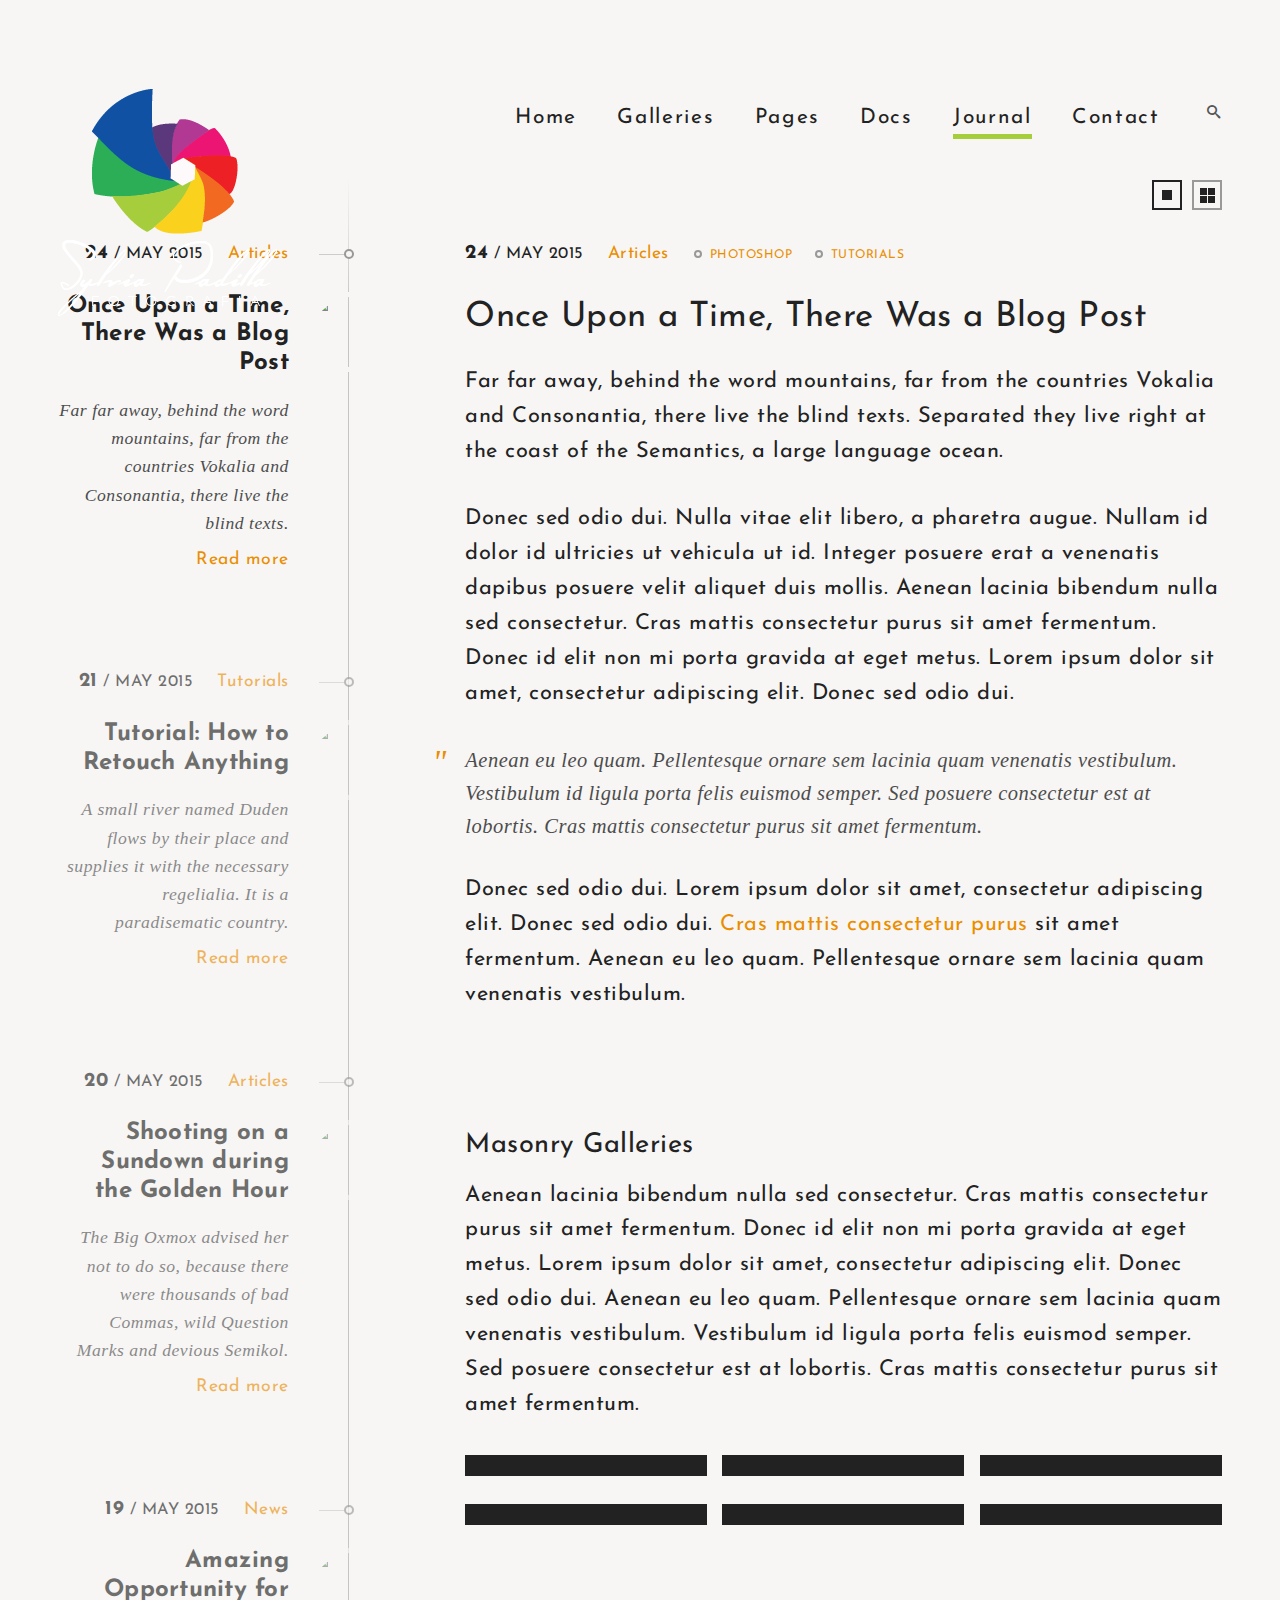
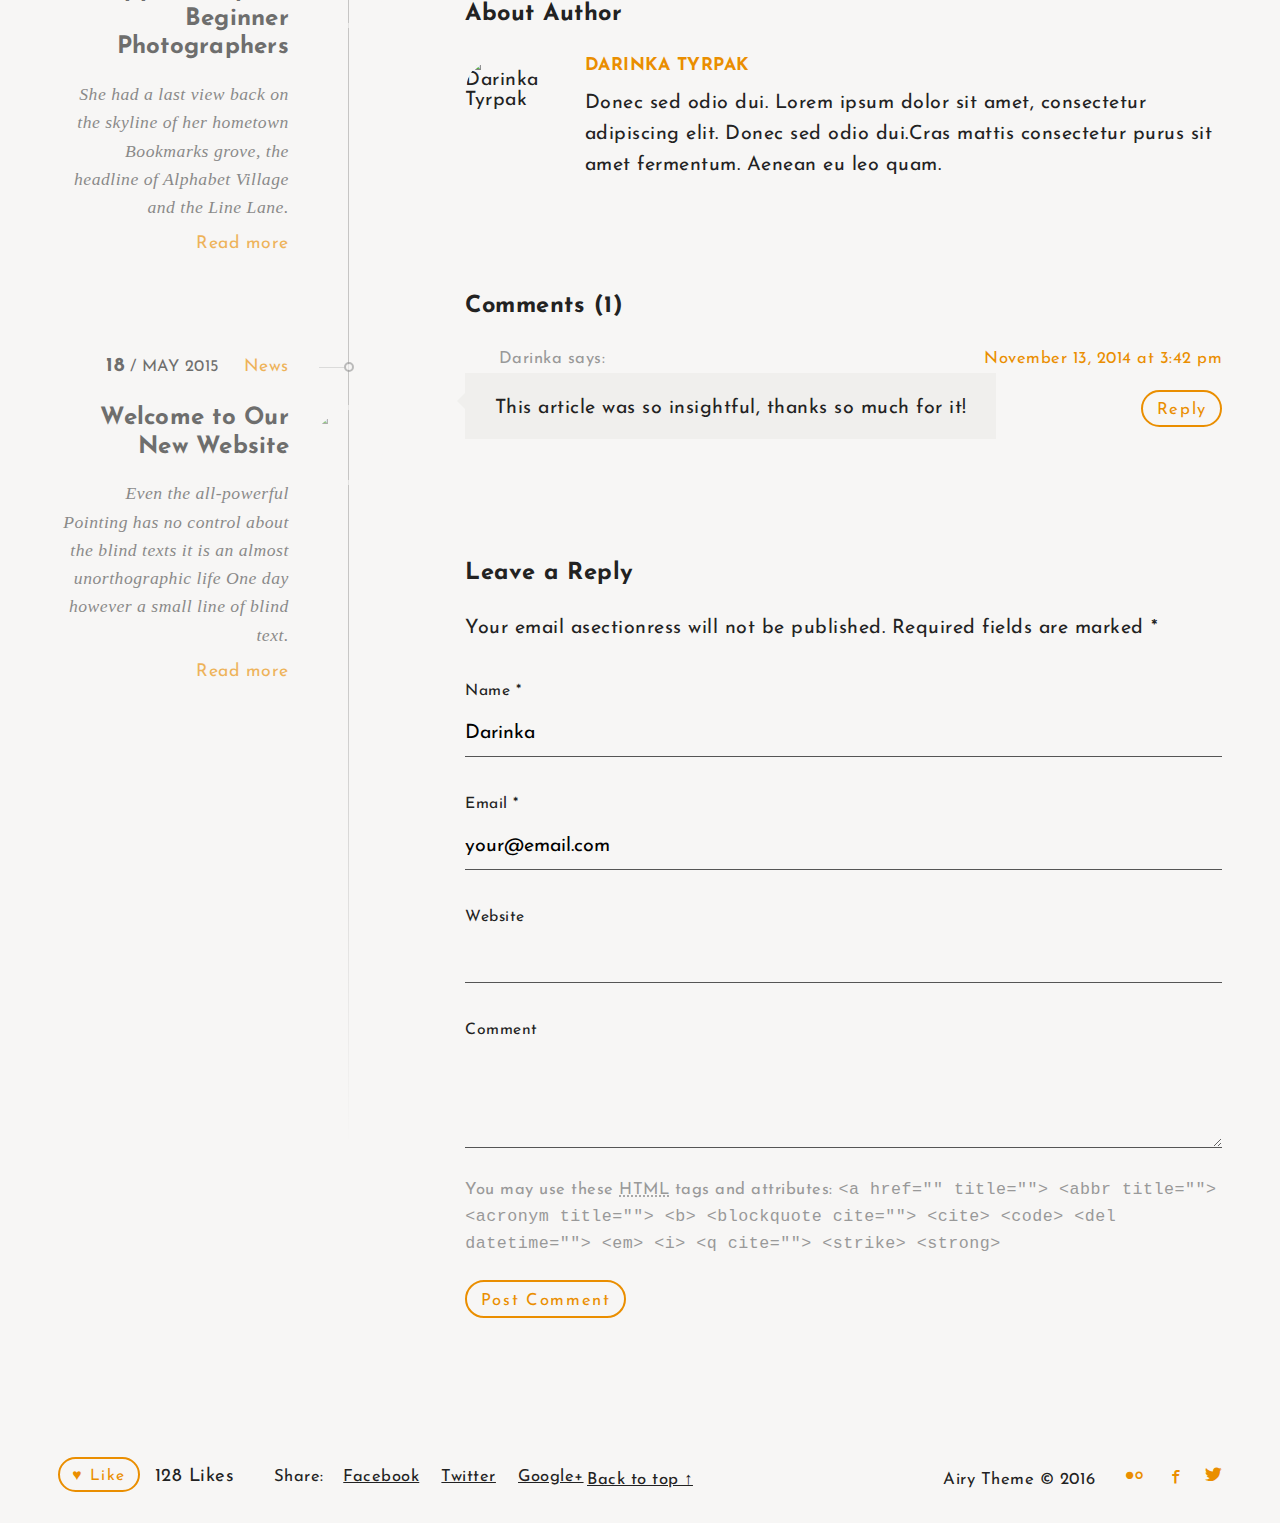
==== commit 6a62d8f1: "Blog" ====
--- a/blog.html
+++ b/blog.html
@@ -6,7 +6,7 @@
 	<link rel="Shortcut Icon" type="image/ico" href="imgs/favicon.ico" />
 	<meta name="viewport" content="width=device-width, initial-scale=1" />
   
-	<title>Airy Photography Theme</title>
+	<title>SP Fotografia</title>
   
 	<!-- CSS _____________________________________________-->
 	<link href='http://fonts.googleapis.com/css?family=Josefin+Sans:400,600&subset=latin,latin-ext' rel='stylesheet' type='text/css'>
@@ -36,8 +36,8 @@
 
 			<!-- Logo __-->
 			<h1 id="logo">
-				<a href="index.html" rel="home" id="logo-svg-animated"> 
-					<img src="imgs/logo.png" alt="logo" />
+				<a href="index.html" rel="home"  > <!-- id="logo-svg-animated"-->
+					<img src="imgs/logo-white2.png" alt="logo" />
 				</a>
 			</h1>
 		
@@ -57,12 +57,12 @@
 				<div id="menu">
 					<ul>
 						<li class=""><a href="index.html">Home</a>
-							<ul class="sub-menu">
+							<!-- <ul class="sub-menu">
 								<li><a href="index.html">Fullscreen Image</a></li>
 								<li><a href="gallery-fullscreen.html">Fullscreen Gallery</a></li>
 								<li><a href="gallery-fullscreen-kenburns.html">Fullscreen KenBurns</a></li>
 								<li><a href="gallery-fullscreen-video.html">Fullscreen Video</a></li>
-							</ul>
+							</ul> -->
 						</li>
 						<li class="menu-item-has-children"><a href="#">Galleries</a>
 							<ul class="sub-menu">
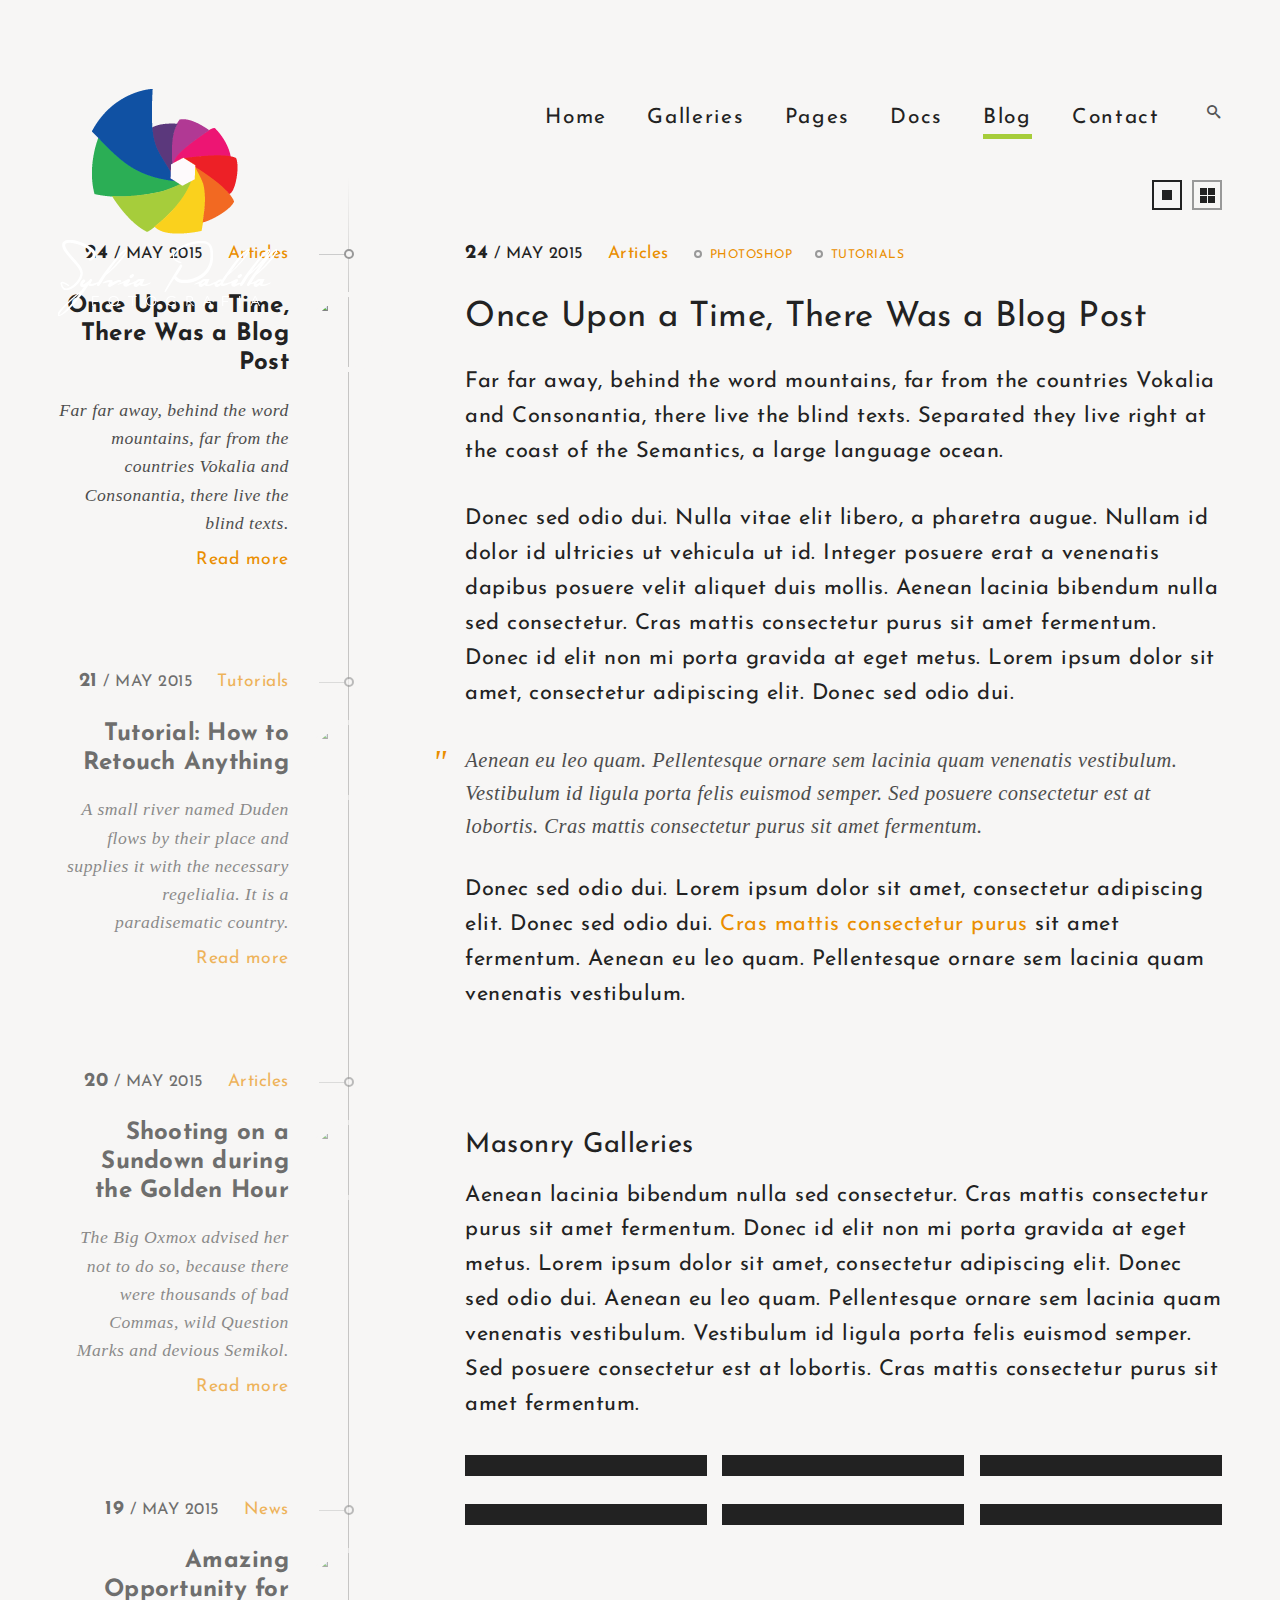
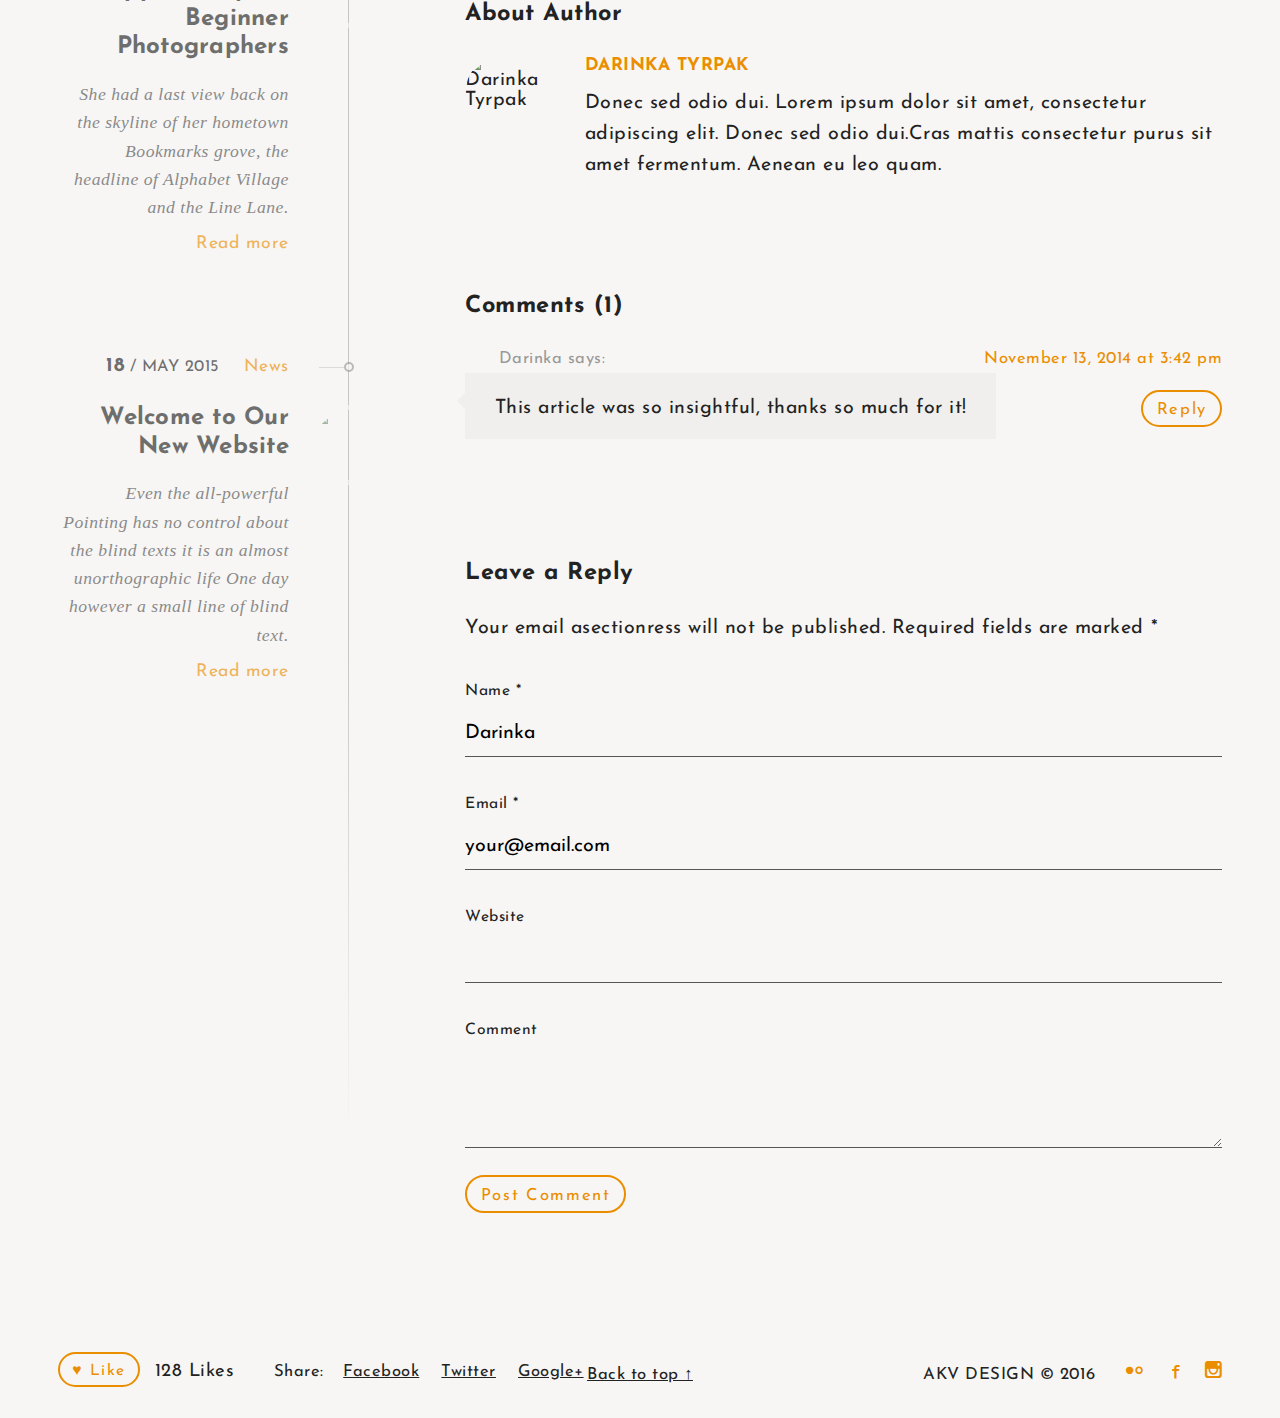
==== commit 8fec982a: "blog" ====
--- a/blog.html
+++ b/blog.html
@@ -3,7 +3,7 @@
 <head>
 	<meta charset="utf-8">
 	
-	<link rel="Shortcut Icon" type="image/ico" href="imgs/favicon.ico" />
+	<link rel="Shortcut Icon" type="image/ico" href="imgs/logo2.png" />
 	<meta name="viewport" content="width=device-width, initial-scale=1" />
   
 	<title>SP Fotografia</title>
@@ -85,7 +85,7 @@
 							</ul>
 						</li>
 						<li><a href="docs.html">Docs</a></li>
-						<li class="current_page_parent menu-item-has-children"><a href="blog.html">Journal</a>
+						<li class="current_page_parent menu-item-has-children"><a href="blog.html">Blog</a>
 						</li>
 						<li><a href="contact.html">Contact</a></li>
 					</ul>
@@ -112,12 +112,12 @@
 			<nav id="grid-changer">
 				<ul>
 					<li class="col-3"><a href="javascript:void(0)" class="active">
-						<svg xmlns="http://www.w3.org/2000/svg" width="30" height="30" viewBox="0 0 30 30">
+						<svg xmlns="https://iamachild.files.wordpress.com/2012/10/galen-of-pergamon.jpg" width="30" height="30" viewBox="0 0 30 30">
 							<rect width="10" height="10" x="8"   y="8" />
 						</svg>
 					</a></li>
 					<li class="col-5"><a href="javascript:void(0)">
-						<svg xmlns="http://www.w3.org/2000/svg" width="30" height="30" viewBox="0 0 30 30">
+						<svg xmlns="https://iamachild.files.wordpress.com/2012/10/galen-of-pergamon.jpg" width="30" height="30" viewBox="0 0 30 30">
 							<rect width="7" height="7" x="6"   y="6" />
 							<rect width="7" height="7" x="14" y="6" />
 							<rect width="7" height="7" x="6" y="14" />
@@ -380,7 +380,7 @@
 									<p class="comment-form-email"><label for="email">Email <span class="required">*</span></label> <input id="email" name="email" type="email" value="your@email.com" size="30" aria-required='true' /></p>
 									<p class="comment-form-url"><label for="url">Website</label> <input id="url" name="url" type="url" value="" size="30" /></p>
 									<p class="comment-form-comment"><label for="comment">Comment</label> <textarea id="comment" name="comment" cols="45" rows="8" aria-required="true"></textarea></p>						
-									<p class="form-allowed-tags">You may use these <abbr title="HyperText Markup Language">HTML</abbr> tags and attributes:  <code>&lt;a href=&quot;&quot; title=&quot;&quot;&gt; &lt;abbr title=&quot;&quot;&gt; &lt;acronym title=&quot;&quot;&gt; &lt;b&gt; &lt;blockquote cite=&quot;&quot;&gt; &lt;cite&gt; &lt;code&gt; &lt;del datetime=&quot;&quot;&gt; &lt;em&gt; &lt;i&gt; &lt;q cite=&quot;&quot;&gt; &lt;strike&gt; &lt;strong&gt; </code></p>						
+														
 									<p class="form-submit">
 										<input name="submit" type="submit" id="submit" value="Post Comment" />
 										<input type='hidden' name='comment_post_ID' value='372' id='comment_post_ID' />
@@ -406,13 +406,23 @@
 			<p><a href="javascript:void(0)" class="button" id="votelikebutton">&hearts; Like</a>  128 Likes <span class="sharers">Share: &nbsp;<a href="#">Facebook</a> <a href="#">Twitter</a> <a href="#">Google+</a></span></p>
 		</div>
 		<p class="back-to-top"><a href="#header">Back to top ↑</a></p>
-		<p class="copyright">Airy Theme &copy; 2016</p>
+		<p class="copyright">AKV DESIGN &copy; 2016</p>
 		<ul class="social-icons">
 			<li><a href="#" target="_blank" title="Flickr"><i class="icon-flickr"></i></a></li>
-			<li><a href="#" target="_blank" title="Facebook"><i class="icon-facebook"></i></a></li>
-			<li><a href="#" target="_blank" title="Twitter"><i class="icon-twitter"></i></a></li>								
-		</ul>	
+			<li><a href="https://www.facebook.com/SP-Fotografia-471616879699776/" target="_blank" title="Facebook"><i class="icon-facebook"></i></a></li>
+			<li><a href="https://www.instagram.com/fotografia_sp/" target="_blank" title="Instagram"><i class="icon-instagram"></i></a></li>								
+		</ul>
 	</footer>
+
+
+
+
+
+
+
+
+
+
 
 <!-- Javascripts ______________________________________-->
 <script src="js/jquery.min.js"></script> 
